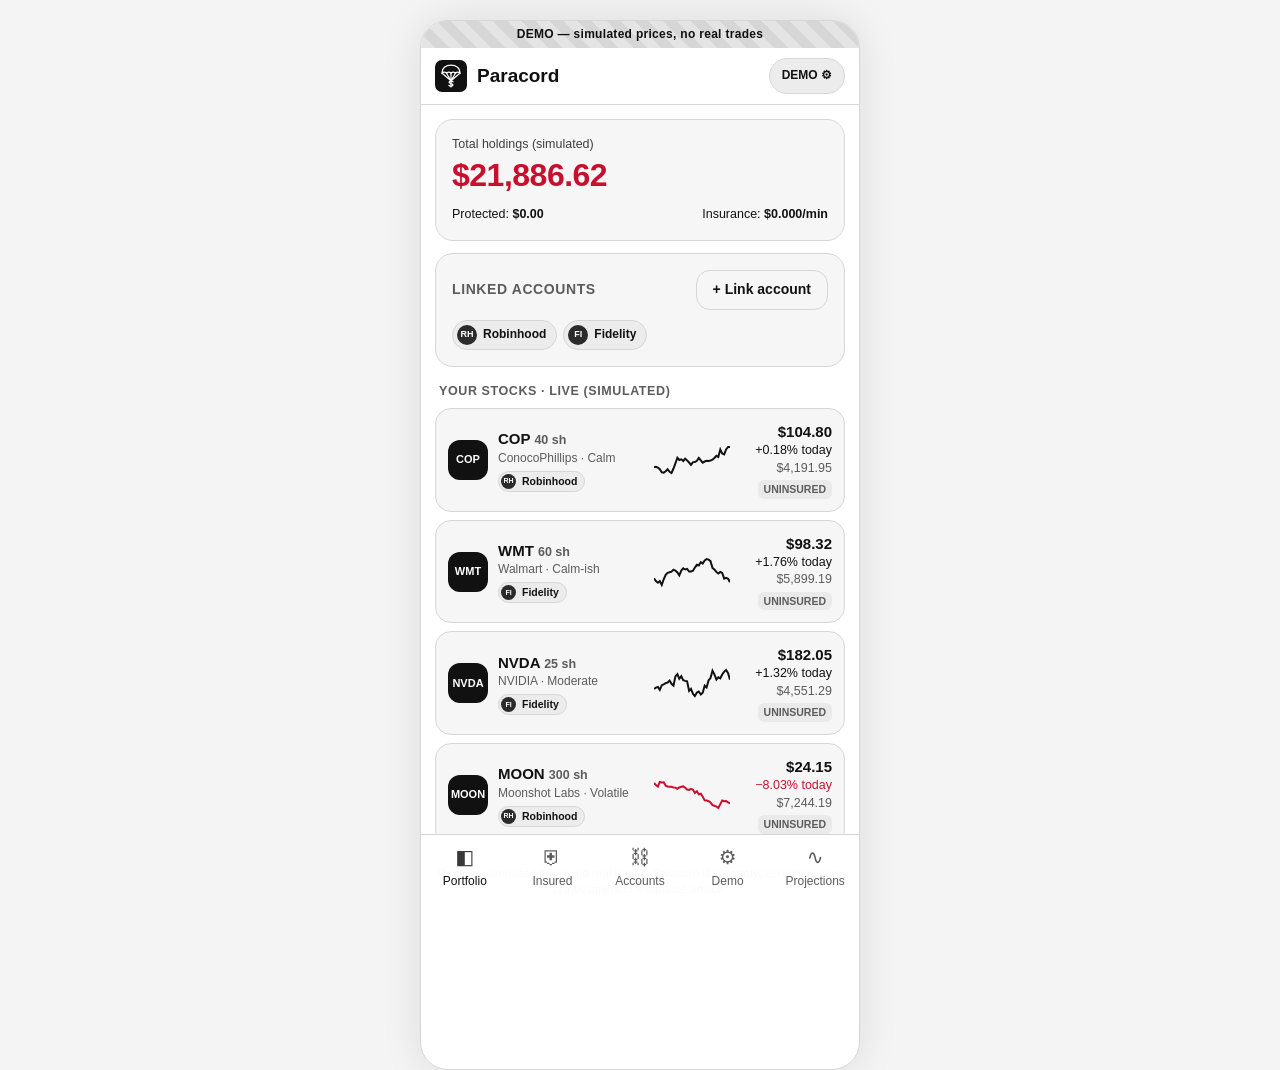
==== index.html @ f1928743 "p5 (local): black rounded-square logo badge (white parachute) in header; badge favicon/apple-touch/5" ====
<!doctype html>
<html lang="en">
<head>
<meta charset="utf-8">
<meta name="viewport" content="width=device-width, initial-scale=1, viewport-fit=cover">
<meta name="theme-color" content="#ffffff">
<title>Paracord — Demo stock insurance</title>
<link rel="icon" type="image/svg+xml" href="logo-badge.svg?v=p5">
<link rel="icon" type="image/png" sizes="32x32" href="favicon-32-badge.png?v=p5">
<link rel="apple-touch-icon" sizes="180x180" href="apple-touch-icon-badge.png?v=p5">
<link rel="stylesheet" href="styles.css?v=p5">
<link rel="stylesheet" href="projections.css?v=p5">
</head>
<body>
<div id="app" class="phone">
  <div class="demo-banner" role="note">DEMO — simulated prices, no real trades</div>
  <header class="topbar">
    <button id="backBtn" class="icon-btn" aria-label="Back" hidden>&#8592;</button>
    <div class="brand" id="brand"><img class="logo" src="logo-badge.svg?v=p5" alt="" width="32" height="32"><span>Paracord</span></div>
    <div class="title" id="title"></div>
    <button id="demoChip" class="demo-chip" aria-label="Open demo menu">DEMO ⚙</button>
  </header>
  <main id="view" tabindex="-1"></main>
  <nav class="tabs" id="tabs">
    <button data-tab="home"><span class="ti">◧</span>Portfolio</button>
    <button data-tab="insured"><span class="ti">⛨</span>Insured</button>
    <button data-tab="accounts"><span class="ti">⛓</span>Accounts</button>
    <button data-tab="demo"><span class="ti">⚙</span>Demo</button>
    <button data-tab="projections"><span class="ti">∿</span>Projections</button>
  </nav>
  <div id="sheetRoot"></div>
  <div id="toast" role="status" aria-live="polite"></div>
</div>
<script src="rate.js?v=p5"></script>
<script src="data.js?v=p5"></script>
<script src="sim.js?v=p5"></script>
<script src="projections.js?v=p5"></script>
<script src="app.js?v=p5"></script>
</body>
</html>
---- styles.css ----
:root{
  /* p4 light palette: white + grays, restrained red accent. Gains = near-black with "+", losses = red with "−". */
  --bg:#ffffff;--page:#f4f4f5;--panel:#f6f6f6;--panel2:#ececec;--line:#d6d6d6;--text:#111111;--muted:#5c5c5c;--faint:#8a8a8a;
  --accent:#c8102e;--accent-ink:#ffffff;--accent-tint:#c8102e14;--accent2:#c8102e;--ink:#111111;--up:#111111;--down:#c8102e;--warn:#3a3a3a;--radius:18px;
}
*{box-sizing:border-box;-webkit-tap-highlight-color:transparent}
html,body{margin:0;height:100%;background:var(--page);color:var(--text);font:15px/1.4 -apple-system,BlinkMacSystemFont,"Segoe UI",Roboto,Inter,sans-serif}
button{font:inherit;color:inherit;cursor:pointer}
.phone{position:relative;max-width:440px;min-height:100vh;margin:0 auto;background:var(--bg);display:flex;flex-direction:column;box-shadow:0 0 40px #0000001a}
.demo-banner{position:sticky;top:0;z-index:30;background:repeating-linear-gradient(45deg,#e4e4e4,#e4e4e4 10px,#d6d6d6 10px,#d6d6d6 20px);color:#111111;font-weight:800;font-size:12px;text-align:center;padding:5px 8px;letter-spacing:.3px}
.topbar{position:sticky;top:25px;z-index:20;display:flex;align-items:center;gap:8px;padding:10px 14px;background:rgba(255,255,255,.94);backdrop-filter:blur(8px);border-bottom:1px solid var(--line);min-height:56px}
.brand{display:flex;align-items:center;gap:10px;font-weight:800;font-size:19px}
.logo{display:block;width:32px;height:32px;flex:none}
.title{flex:1;font-weight:700;font-size:17px;white-space:nowrap;overflow:hidden;text-overflow:ellipsis}
.brand+.title:empty{flex:1}
.icon-btn{width:44px;height:44px;border-radius:12px;border:1px solid var(--line);background:var(--panel);font-size:20px}
.demo-chip{margin-left:auto;border:1px solid var(--line);background:var(--panel2);color:var(--text);border-radius:999px;padding:8px 12px;font-weight:700;font-size:12px;min-height:36px}
main{flex:1;padding:14px 14px 100px;outline:none}
.tabs{position:sticky;bottom:0;z-index:20;display:grid;grid-template-columns:repeat(4,1fr);background:rgba(255,255,255,.97);border-top:1px solid var(--line);padding-bottom:env(safe-area-inset-bottom)}
.tabs button{background:none;border:0;padding:8px 0 10px;min-height:60px;color:var(--muted);font-size:12px;display:flex;flex-direction:column;align-items:center;gap:2px}
.tabs .ti{font-size:20px}
.tabs button.on{color:var(--text)}
.tabs button.on .ti{color:var(--accent)}
.card{background:var(--panel);border:1px solid var(--line);border-radius:var(--radius);padding:16px;margin-bottom:12px}
.card h3{margin:0 0 10px;font-size:14px;color:var(--muted);font-weight:600;text-transform:uppercase;letter-spacing:.6px}
.hero{background:var(--panel);border:1px solid var(--line)}
.hero .big{color:var(--accent)}
.big{font-size:32px;font-weight:800;letter-spacing:-.5px;font-variant-numeric:tabular-nums}
.muted{color:var(--muted)}.small{font-size:12.5px}
.up{color:var(--up)}.down{color:var(--down)}
.num{font-variant-numeric:tabular-nums}
.row{display:flex;align-items:center;gap:10px}
.between{justify-content:space-between}
.grid2{display:grid;grid-template-columns:1fr 1fr;gap:10px}
.stat{background:var(--panel2);border-radius:14px;padding:12px}
.stat .k{font-size:12px;color:var(--muted)}.stat .v{font-size:18px;font-weight:700;font-variant-numeric:tabular-nums}
.badges{display:flex;flex-wrap:wrap;gap:6px}
.bb{display:inline-flex;align-items:center;gap:6px;border-radius:999px;padding:4px 10px 4px 4px;font-size:12px;font-weight:700;background:var(--panel2);border:1px solid var(--line)}
.bb i{font-style:normal;display:inline-grid;place-items:center;width:20px;height:20px;border-radius:50%;font-size:9px;color:#fff;background:#2b2b2b!important}
.bb.sm{padding:2px 7px 2px 2px;font-size:10.5px}.bb.sm i{width:15px;height:15px;font-size:7px}
.btn{display:flex;align-items:center;justify-content:center;gap:8px;width:100%;min-height:52px;border-radius:14px;border:0;background:var(--accent);color:var(--accent-ink);font-weight:700;font-size:16px;padding:0 16px}
.btn.ghost{background:transparent;border:1px solid var(--line);color:var(--text)}
.btn.mint{background:var(--ink);color:#ffffff}
.btn.warn{background:#ffffff;border:1.5px solid var(--ink);color:var(--ink)}
.btn.danger{background:var(--down)}
.btn.sm{min-height:40px;font-size:14px;width:auto}
.btn+.btn{margin-top:10px}
.stock{display:grid;grid-template-columns:40px 1fr 76px 92px;align-items:center;gap:10px;width:100%;text-align:left;background:var(--panel);border:1px solid var(--line);border-radius:16px;padding:12px;margin-bottom:8px;min-height:72px}
.tk{width:40px;height:40px;border-radius:12px;display:grid;place-items:center;font-weight:800;font-size:11px;color:#fff;background:var(--ink)!important}
.stock .nm{font-weight:700}.stock .sub{font-size:12px;color:var(--muted);white-space:nowrap;overflow:hidden;text-overflow:ellipsis}
.stock .px{text-align:right;font-variant-numeric:tabular-nums}
.ins{display:inline-block;font-size:10.5px;font-weight:800;border-radius:6px;padding:2px 6px;margin-top:3px}
.ins.on{background:var(--accent-tint);color:var(--accent)}.ins.off{background:#0000000d;color:var(--muted)}
.chart{width:100%;height:210px;display:block;border-radius:12px;background:#ffffff;border:1px solid var(--line)}
.toggle{position:relative;width:64px;height:36px;border-radius:999px;border:0;background:#c4c4c4;flex:none;transition:.2s}
.toggle::after{content:"";position:absolute;top:4px;left:4px;width:28px;height:28px;border-radius:50%;background:#fff;transition:.2s}
.toggle[aria-checked=true]{background:var(--accent)}.toggle[aria-checked=true]::after{left:32px}
.rate{font-size:34px;font-weight:800;font-variant-numeric:tabular-nums;color:var(--accent)}
.ratebox{background:#ffffff;border:1px solid var(--line);border-radius:16px;padding:14px;margin:12px 0}
.kv{display:flex;justify-content:space-between;align-items:center;padding:10px 0;border-bottom:1px solid var(--line);font-variant-numeric:tabular-nums}
.kv:last-child{border-bottom:0}.kv .k{color:var(--muted)}.kv .v{font-weight:700}
.kv.total .v{font-size:20px}
.ring{width:84px;height:84px;flex:none}
.pill{display:inline-flex;align-items:center;gap:6px;border-radius:999px;padding:6px 12px;font-weight:800;font-size:13px}
.pill.gold{background:var(--accent);color:#ffffff}
.pill.vol{background:#0000000d;color:var(--muted);font-weight:700;font-size:12px}
.pill.news{background:var(--accent-tint);color:var(--accent)}
.demo-tag{display:inline-block;background:var(--panel2);color:var(--text);border:1px dashed #9a9a9a;border-radius:8px;padding:4px 8px;font-size:11.5px;font-weight:800;letter-spacing:.3px}
.footer-note{text-align:center;color:var(--muted);font-size:11.5px;margin:18px 0 6px}
.seg{display:flex;gap:6px;background:var(--panel2);padding:4px;border-radius:12px}
.seg button{flex:1;min-height:42px;border:0;border-radius:9px;background:transparent;color:var(--muted);font-weight:700}
.seg button.on{background:var(--accent);color:var(--accent-ink)}
.stepper{display:flex;align-items:center;gap:10px}
.stepper button{width:52px;height:52px;border-radius:14px;border:1px solid var(--line);background:var(--panel2);font-size:24px}
.stepper input{flex:1;min-width:0;height:52px;border-radius:14px;border:1px solid var(--line);background:#ffffff;color:var(--text);text-align:center;font-size:22px;font-weight:800}
input[type=range]{width:100%;height:36px;accent-color:var(--accent)}
.breakdown{font-size:13px}
.breakdown .term{display:grid;grid-template-columns:34px 1fr auto;gap:8px;align-items:start;padding:8px 0;border-bottom:1px solid var(--line)}
.breakdown .term:last-child{border-bottom:0}
.breakdown .sym{font-weight:800;color:var(--accent);font-size:16px}
.breakdown .val{font-weight:800;font-variant-numeric:tabular-nums;text-align:right}
.breakdown .ex{color:var(--muted);font-size:11.5px}
.formula{font-family:ui-monospace,Menlo,Consolas,monospace;font-size:11.5px;background:var(--panel2);border-radius:10px;padding:10px;color:#222222;overflow-x:auto;white-space:pre}
details.how summary{cursor:pointer;min-height:44px;display:flex;align-items:center;font-weight:700;list-style:none}
details.how summary::after{content:"▾";margin-left:auto;color:var(--muted)}
details.how[open] summary::after{content:"▴"}
/* sheets */
.scrim{position:fixed;inset:0;background:#00000059;z-index:50;display:flex;justify-content:center;align-items:flex-end;animation:fade .15s}
.sheet{width:100%;max-width:440px;max-height:92vh;overflow:auto;background:var(--panel);border-radius:22px 22px 0 0;padding:10px 16px 24px;border-top:1px solid var(--line);animation:up .2s}
.grab{width:44px;height:5px;border-radius:9px;background:#00000026;margin:4px auto 12px}
.sheet h2{margin:4px 0 6px;font-size:20px}
.broker{display:flex;align-items:center;gap:12px;width:100%;min-height:64px;padding:10px 12px;border-radius:14px;border:1px solid var(--line);background:var(--panel2);margin-bottom:8px;text-align:left}
.broker .lg{width:40px;height:40px;border-radius:12px;display:grid;place-items:center;color:#fff;font-weight:800;background:#2b2b2b!important}
.broker .st{margin-left:auto;font-size:12px;font-weight:700;color:var(--muted)}
.broker .st.linked{color:var(--accent)}
.oauth{background:#ffffff;color:#111111;border:1px solid var(--line);border-radius:16px;overflow:hidden}
.oauth .url{background:var(--panel2);font-size:12px;padding:8px 12px;color:var(--muted);font-family:ui-monospace,monospace}
.oauth .body{padding:16px}
.oauth .pair{display:flex;align-items:center;justify-content:center;gap:12px;margin:6px 0 14px}
.oauth .pair .lg{width:52px;height:52px;border-radius:14px;display:grid;place-items:center;color:#fff;font-weight:800;font-size:18px;background:#2b2b2b!important}
.oauth ul{padding-left:18px;margin:8px 0}.oauth li{margin:4px 0}
.oauth .note{background:var(--panel2);border:1px solid #b5b5b5;border-radius:10px;padding:8px 10px;font-size:12.5px;color:#222222;margin:10px 0}
.oauth .btn.ghost{color:#111111;border-color:var(--line)}
.check{width:72px;height:72px;border-radius:50%;background:var(--accent-tint);color:var(--accent);display:grid;place-items:center;font-size:38px;margin:10px auto}
.center{text-align:center}
#toast{position:fixed;left:50%;bottom:86px;transform:translateX(-50%);z-index:60;background:#111111;color:#ffffff;border:1px solid #111111;padding:10px 16px;border-radius:12px;font-size:14px;opacity:0;pointer-events:none;transition:.2s;max-width:90vw}
#toast.show{opacity:1}
@keyframes up{from{transform:translateY(40px);opacity:.5}to{transform:none;opacity:1}}
@keyframes fade{from{opacity:0}}
@media (min-width:600px){body{padding:20px 0}.phone{min-height:calc(100vh - 40px);border-radius:28px;overflow:clip;border:1px solid var(--line)}}
.tabs .ti{font-variant-emoji:text;font-family:"Segoe UI Symbol","DejaVu Sans",sans-serif;filter:grayscale(1)}
---- projections.css ----
/* Paracord — Projections tab (additive). All selectors are pj- prefixed except the tab-count override below. */
/* The only change to existing layout: the bottom tab bar gets a 5th column for the new tab. */
.tabs{grid-template-columns:repeat(5,1fr)}
#pj-root{padding-bottom:10px}
.pj-tag{display:inline-block;background:var(--panel2);color:var(--text);border:1px dashed #9a9a9a;border-radius:8px;padding:5px 9px;font-size:12px;font-weight:800;letter-spacing:.4px}
.pj-intro{color:var(--muted);font-size:13px;margin:8px 2px 12px}
.pj-card{background:var(--panel);border:1px solid var(--line);border-radius:var(--radius);padding:16px;margin-bottom:12px}
.pj-h{margin:0 0 12px;font-size:14px;color:var(--muted);font-weight:700;text-transform:uppercase;letter-spacing:.6px;display:flex;align-items:center;gap:8px;flex-wrap:wrap}
.pj-mini{margin-left:auto;font-size:10px;font-weight:800;color:var(--muted);text-transform:none;letter-spacing:0;border:1px dashed #b5b5b5;border-radius:6px;padding:2px 6px}
.pj-field{padding:8px 0 10px;border-bottom:1px solid var(--line)}
.pj-field:last-of-type{border-bottom:0}
.pj-flabel{display:flex;align-items:center;justify-content:space-between;gap:10px;font-size:14px;font-weight:600;margin-bottom:6px}
.pj-numwrap{display:flex;align-items:center;gap:4px;flex:none}
.pj-num{width:104px;height:46px;border-radius:12px;border:1px solid var(--line);background:#ffffff;color:var(--text);text-align:right;padding:0 10px;font-size:17px;font-weight:800;font-variant-numeric:tabular-nums}
.pj-unit{color:var(--muted);font-weight:700;min-width:14px}
.pj-range{width:100%;height:40px;accent-color:var(--accent)}
.pj-seg{display:grid;grid-template-columns:repeat(auto-fit,minmax(56px,1fr));gap:6px;background:var(--panel2);padding:4px;border-radius:12px}
.pj-seg button{min-height:46px;border:0;border-radius:9px;background:transparent;color:var(--muted);font-weight:800;font-size:13.5px;padding:0 2px}
.pj-seg button.on{background:var(--accent);color:var(--accent-ink)}
.pj-btn{display:flex;align-items:center;justify-content:center;width:100%;min-height:48px;border-radius:14px;margin-top:12px;font-weight:700;font-size:15px}
.pj-btn.ghost{background:transparent;border:1px solid var(--line);color:var(--text)}
.pj-cap{padding:6px 0 12px;border-bottom:1px solid var(--line);margin-bottom:10px}
.pj-cap:last-child{border-bottom:0;margin-bottom:0}
.pj-row{display:flex;align-items:center;justify-content:space-between;gap:8px}
.pj-band{font-size:12px;font-weight:800;border-radius:999px;padding:4px 10px}
.pj-band-open{background:#0000000d;color:#111111}.pj-band-near{background:#00000014;color:#333333}
.pj-band-at{background:var(--accent-tint);color:var(--accent)}.pj-band-hard{background:var(--accent);color:#ffffff}
.pj-bar{display:flex;height:22px;border-radius:8px;overflow:hidden;background:#ffffff;margin:10px 0 6px;border:1px solid var(--line)}
.pj-bar span{display:block;height:100%}
.pj-bar-n{background:#3a3a3a}.pj-bar-s{background:var(--accent)}
.pj-bar-w{background:repeating-linear-gradient(45deg,#c9c9c9,#c9c9c9 6px,#e3e3e3 6px,#e3e3e3 12px)}
.pj-legend{display:flex;flex-wrap:wrap;gap:4px 14px;font-size:12.5px;font-variant-numeric:tabular-nums}
.pj-dot{display:inline-block;width:10px;height:10px;border-radius:3px;margin-right:5px;vertical-align:-1px}
.pj-dot.n{background:#3a3a3a}.pj-dot.s{background:var(--accent)}.pj-dot.w{background:#c9c9c9}
.pj-util{position:relative;height:8px;border-radius:9px;background:var(--panel2);margin:10px 0 6px;overflow:visible}
.pj-util span{display:block;height:100%;border-radius:9px;background:linear-gradient(90deg,#9a9a9a,#5c5c5c 70%,var(--accent))}
.pj-util em{position:absolute;top:-4px;width:2px;height:16px;background:#11111188}
.pj-sub{color:var(--muted);font-size:12px}
.pj-kpis{display:grid;grid-template-columns:1fr 1fr;gap:8px}
.pj-kpi{background:var(--panel2);border-radius:14px;padding:12px;min-height:76px}
.pj-kpi .k{font-size:12px;color:var(--muted)}
.pj-kpi .v{font-size:19px;font-weight:800;font-variant-numeric:tabular-nums;word-break:break-word}
.pj-table{font-size:12.5px;font-variant-numeric:tabular-nums}
.pj-tr{display:grid;grid-template-columns:52px 1fr 1fr 1fr 1.1fr;gap:6px;padding:9px 0;border-bottom:1px solid var(--line);text-align:right}
.pj-tr span:first-child{text-align:left}
.pj-th{color:var(--muted);font-size:11px}
.pj-tot{font-weight:800;border-bottom:0}
.pj-bd{padding:4px 0 12px;border-bottom:1px solid var(--line);margin-bottom:10px}
.pj-bd:last-child{border-bottom:0;margin-bottom:0}
.pj-bdh{font-weight:800;margin-bottom:6px}
.pj-formula{font-family:ui-monospace,Menlo,Consolas,monospace;font-size:11px;background:var(--panel2);border-radius:10px;padding:9px;color:#222222;margin-bottom:6px;word-break:break-word}
.pj-line{display:flex;justify-content:space-between;gap:10px;padding:7px 0;font-size:13px;border-bottom:1px dashed #d6d6d6}
.pj-line span{color:var(--muted)}
.pj-line b{text-align:right;font-variant-numeric:tabular-nums;white-space:nowrap}
.pj-line.em span{color:var(--text);font-weight:700}
.pj-line.em b{font-size:15px}
.pj-bad{margin-top:10px;background:var(--accent-tint);border:1px solid #c8102e44;border-radius:12px;padding:10px}
.pj-assume summary{cursor:pointer;min-height:44px;display:flex;align-items:center;font-weight:800}
.pj-assume ul{padding-left:18px;margin:6px 0 0}.pj-assume li{margin:5px 0}
.pj-foot{text-align:center;color:var(--muted);font-size:11.5px;margin:14px 0 4px}
.pj-covnote{margin-top:6px;line-height:1.35}
.pj-exercise{margin-top:10px;padding:9px 10px;border:1px solid var(--line);border-radius:10px;background:var(--panel2);line-height:1.35}
.pj-kpi:first-child .v,.pj-kpi:nth-child(4) .v:not(.down){color:var(--accent)}
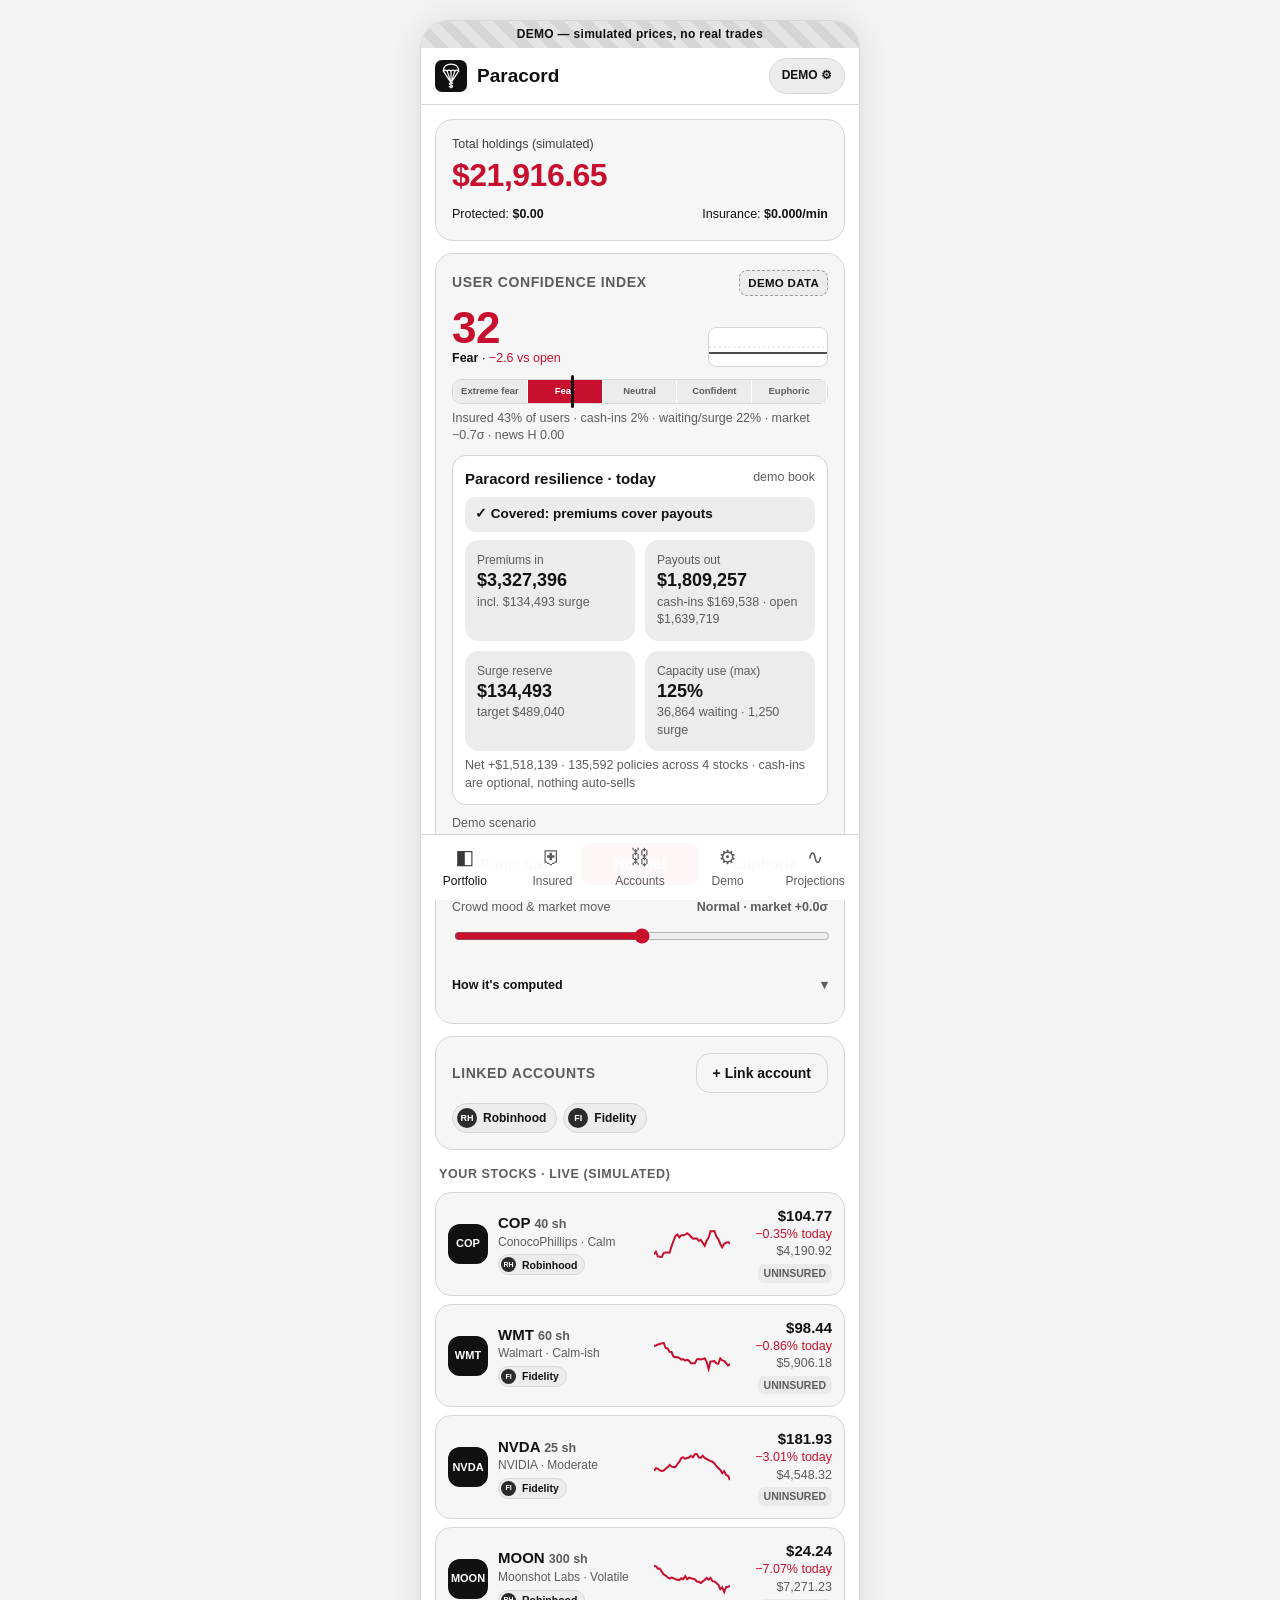
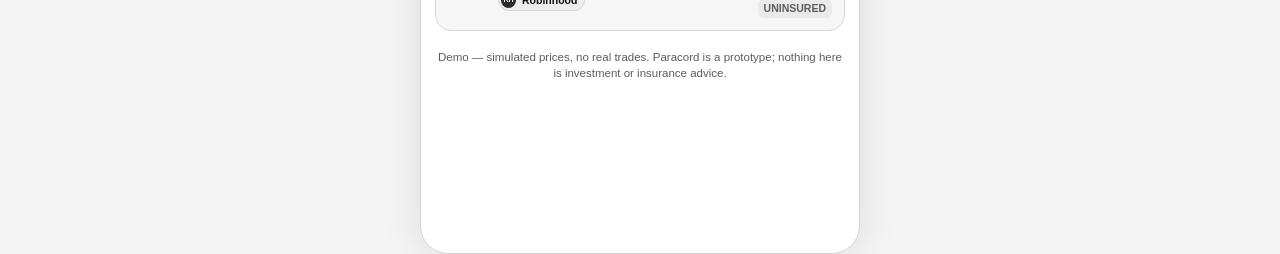
==== commit 29c26ee7: "p6: User Confidence Index (demo) on dashboard with scenario controls, gauge, sparkline and computed " ====
--- a/index.html
+++ b/index.html
@@ -5,18 +5,18 @@
 <meta name="viewport" content="width=device-width, initial-scale=1, viewport-fit=cover">
 <meta name="theme-color" content="#ffffff">
 <title>Paracord — Demo stock insurance</title>
-<link rel="icon" type="image/svg+xml" href="logo-badge.svg?v=p5">
-<link rel="icon" type="image/png" sizes="32x32" href="favicon-32-badge.png?v=p5">
-<link rel="apple-touch-icon" sizes="180x180" href="apple-touch-icon-badge.png?v=p5">
-<link rel="stylesheet" href="styles.css?v=p5">
-<link rel="stylesheet" href="projections.css?v=p5">
+<link rel="icon" type="image/svg+xml" href="logo-badge.svg?v=p6">
+<link rel="icon" type="image/png" sizes="32x32" href="favicon-32-badge.png?v=p6">
+<link rel="apple-touch-icon" sizes="180x180" href="apple-touch-icon-badge.png?v=p6">
+<link rel="stylesheet" href="styles.css?v=p6">
+<link rel="stylesheet" href="projections.css?v=p6">
 </head>
 <body>
 <div id="app" class="phone">
   <div class="demo-banner" role="note">DEMO — simulated prices, no real trades</div>
   <header class="topbar">
     <button id="backBtn" class="icon-btn" aria-label="Back" hidden>&#8592;</button>
-    <div class="brand" id="brand"><img class="logo" src="logo-badge.svg?v=p5" alt="" width="32" height="32"><span>Paracord</span></div>
+    <div class="brand" id="brand"><img class="logo" src="logo-badge.svg?v=p6" alt="" width="32" height="32"><span>Paracord</span></div>
     <div class="title" id="title"></div>
     <button id="demoChip" class="demo-chip" aria-label="Open demo menu">DEMO ⚙</button>
   </header>
@@ -31,10 +31,11 @@
   <div id="sheetRoot"></div>
   <div id="toast" role="status" aria-live="polite"></div>
 </div>
-<script src="rate.js?v=p5"></script>
-<script src="data.js?v=p5"></script>
-<script src="sim.js?v=p5"></script>
-<script src="projections.js?v=p5"></script>
-<script src="app.js?v=p5"></script>
+<script src="rate.js?v=p6"></script>
+<script src="data.js?v=p6"></script>
+<script src="sim.js?v=p6"></script>
+<script src="projections.js?v=p6"></script>
+<script src="confidence.js?v=p6"></script>
+<script src="app.js?v=p6"></script>
 </body>
 </html>
--- a/styles.css
+++ b/styles.css
@@ -109,3 +109,18 @@
 @keyframes fade{from{opacity:0}}
 @media (min-width:600px){body{padding:20px 0}.phone{min-height:calc(100vh - 40px);border-radius:28px;overflow:clip;border:1px solid var(--line)}}
 .tabs .ti{font-variant-emoji:text;font-family:"Segoe UI Symbol","DejaVu Sans",sans-serif;filter:grayscale(1)}
+.conf .conf-top{display:flex;align-items:flex-end;justify-content:space-between;gap:12px;margin-top:10px}
+.conf-num{color:var(--accent);font-size:44px;line-height:1}
+.conf-spark{width:120px;height:40px;flex:none;background:#fff;border:1px solid var(--line);border-radius:8px}
+.conf-gauge{position:relative;display:flex;margin:12px 0 6px;border-radius:9px;overflow:visible;border:1px solid var(--line)}
+.conf-gauge span{font-size:9.5px;font-weight:700;text-align:center;padding:6px 1px;color:var(--muted);background:var(--panel2);border-right:1px solid #fff;line-height:1.1}
+.conf-gauge span:first-child{border-radius:8px 0 0 8px}.conf-gauge span:last-child{border-right:0;border-radius:0 8px 8px 0}
+.conf-gauge span.on{background:var(--accent);color:#fff}
+.conf-gauge i{position:absolute;top:-5px;bottom:-5px;width:3px;margin-left:-1.5px;background:#111;border-radius:2px}
+.conf-drv{margin:6px 0 10px}
+.conf-res{background:#fff;border:1px solid var(--line);border-radius:14px;padding:12px}
+.conf-status{margin-top:8px;border-radius:10px;padding:8px 10px;font-weight:800;font-size:13.5px}
+.conf-status.ok{background:var(--panel2);color:#111}
+.conf-status.bad{background:var(--accent);color:#fff}
+.conf-sl{display:flex;justify-content:space-between;gap:8px;margin-top:10px}
+.conf .how{margin-top:4px}
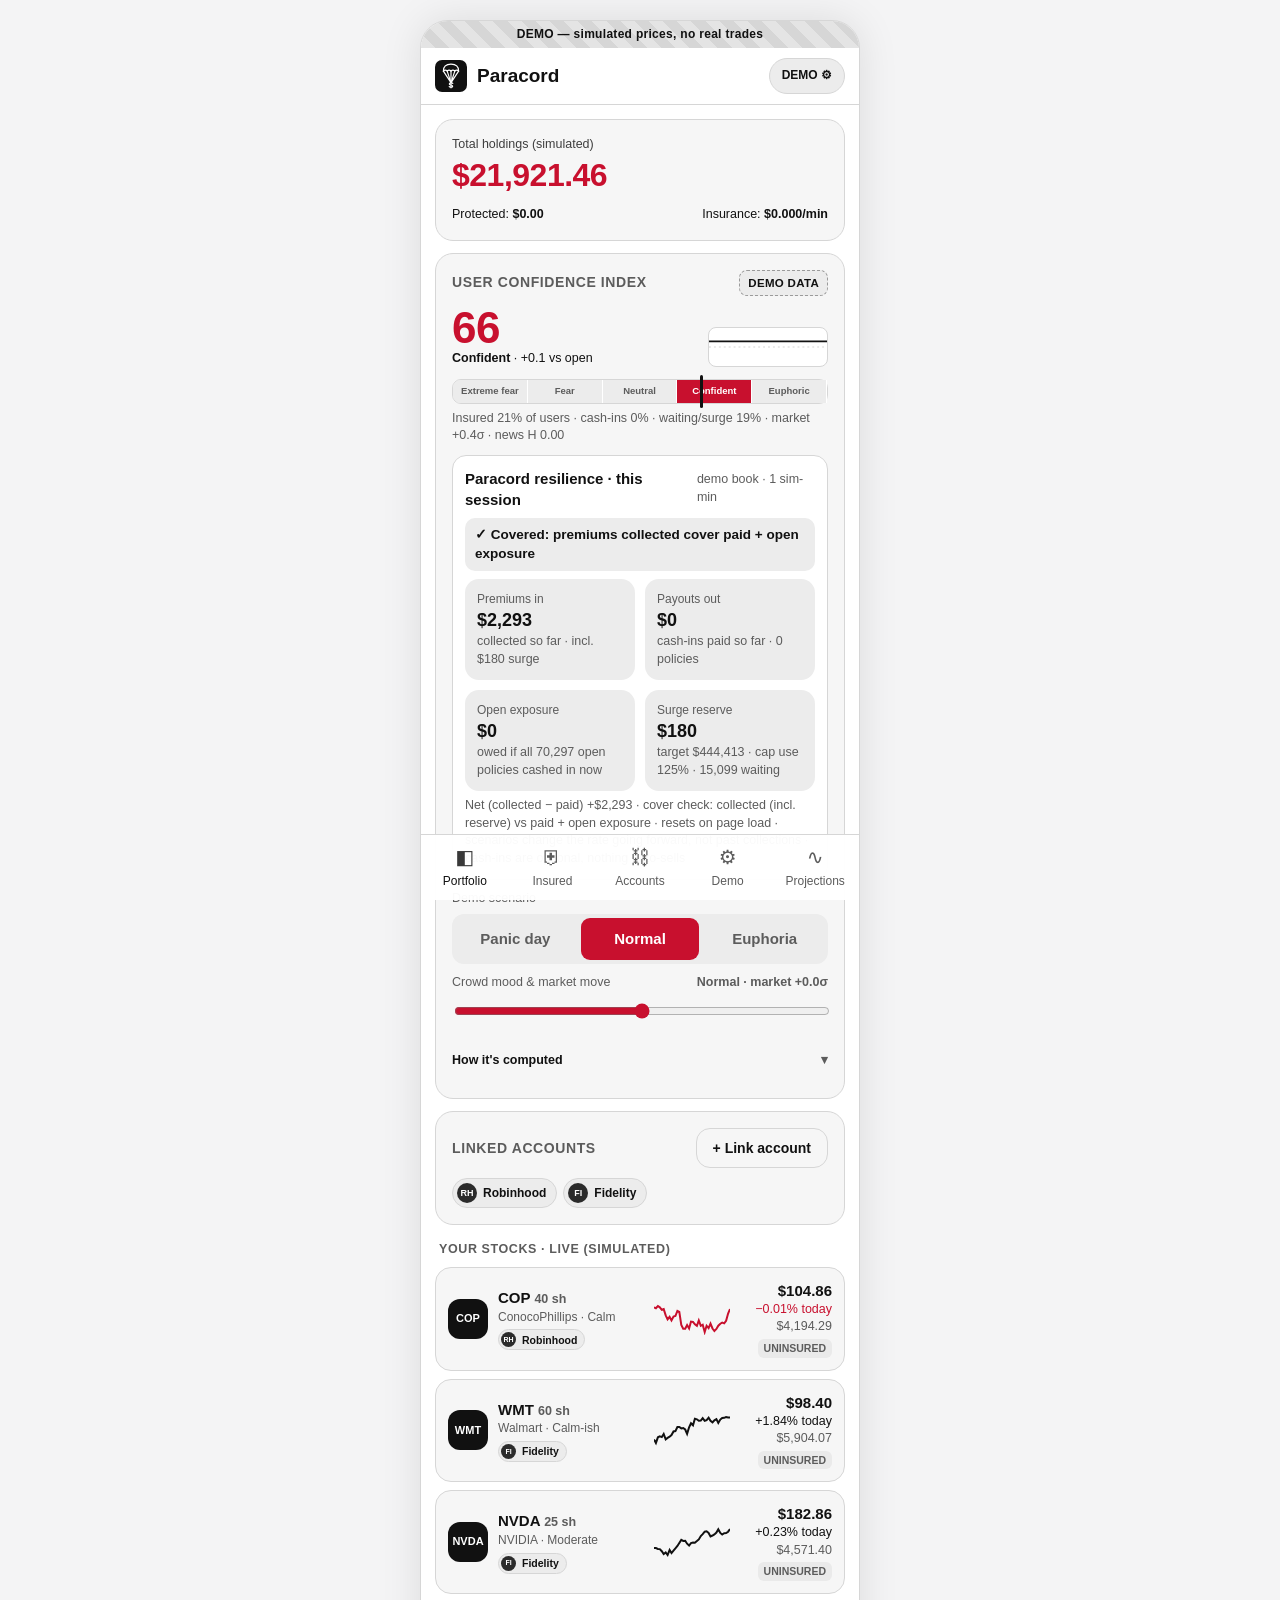
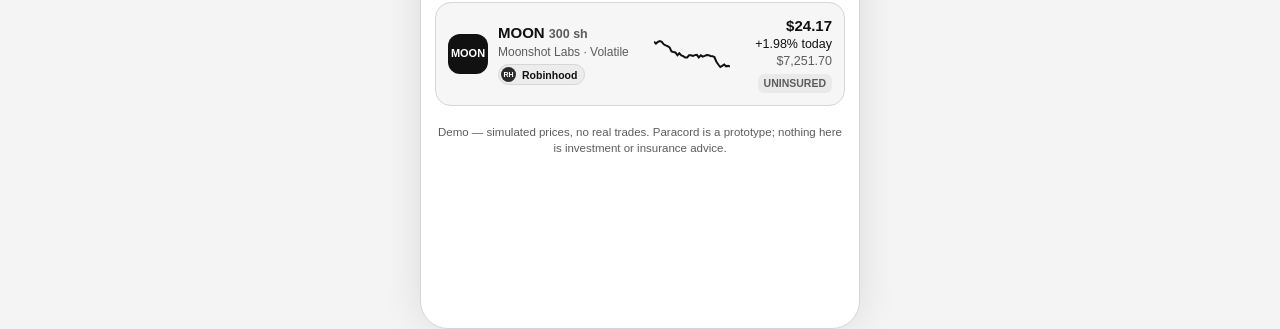
==== commit 173b62c2: "p7 (local): Premiums in / Payouts out are cumulative session counters (accrued per sim-minute), open" ====
--- a/index.html
+++ b/index.html
@@ -5,18 +5,18 @@
 <meta name="viewport" content="width=device-width, initial-scale=1, viewport-fit=cover">
 <meta name="theme-color" content="#ffffff">
 <title>Paracord — Demo stock insurance</title>
-<link rel="icon" type="image/svg+xml" href="logo-badge.svg?v=p6">
-<link rel="icon" type="image/png" sizes="32x32" href="favicon-32-badge.png?v=p6">
-<link rel="apple-touch-icon" sizes="180x180" href="apple-touch-icon-badge.png?v=p6">
-<link rel="stylesheet" href="styles.css?v=p6">
-<link rel="stylesheet" href="projections.css?v=p6">
+<link rel="icon" type="image/svg+xml" href="logo-badge.svg?v=p7">
+<link rel="icon" type="image/png" sizes="32x32" href="favicon-32-badge.png?v=p7">
+<link rel="apple-touch-icon" sizes="180x180" href="apple-touch-icon-badge.png?v=p7">
+<link rel="stylesheet" href="styles.css?v=p7">
+<link rel="stylesheet" href="projections.css?v=p7">
 </head>
 <body>
 <div id="app" class="phone">
   <div class="demo-banner" role="note">DEMO — simulated prices, no real trades</div>
   <header class="topbar">
     <button id="backBtn" class="icon-btn" aria-label="Back" hidden>&#8592;</button>
-    <div class="brand" id="brand"><img class="logo" src="logo-badge.svg?v=p6" alt="" width="32" height="32"><span>Paracord</span></div>
+    <div class="brand" id="brand"><img class="logo" src="logo-badge.svg?v=p7" alt="" width="32" height="32"><span>Paracord</span></div>
     <div class="title" id="title"></div>
     <button id="demoChip" class="demo-chip" aria-label="Open demo menu">DEMO ⚙</button>
   </header>
@@ -31,11 +31,11 @@
   <div id="sheetRoot"></div>
   <div id="toast" role="status" aria-live="polite"></div>
 </div>
-<script src="rate.js?v=p6"></script>
-<script src="data.js?v=p6"></script>
-<script src="sim.js?v=p6"></script>
-<script src="projections.js?v=p6"></script>
-<script src="confidence.js?v=p6"></script>
-<script src="app.js?v=p6"></script>
+<script src="rate.js?v=p7"></script>
+<script src="data.js?v=p7"></script>
+<script src="sim.js?v=p7"></script>
+<script src="projections.js?v=p7"></script>
+<script src="confidence.js?v=p7"></script>
+<script src="app.js?v=p7"></script>
 </body>
 </html>
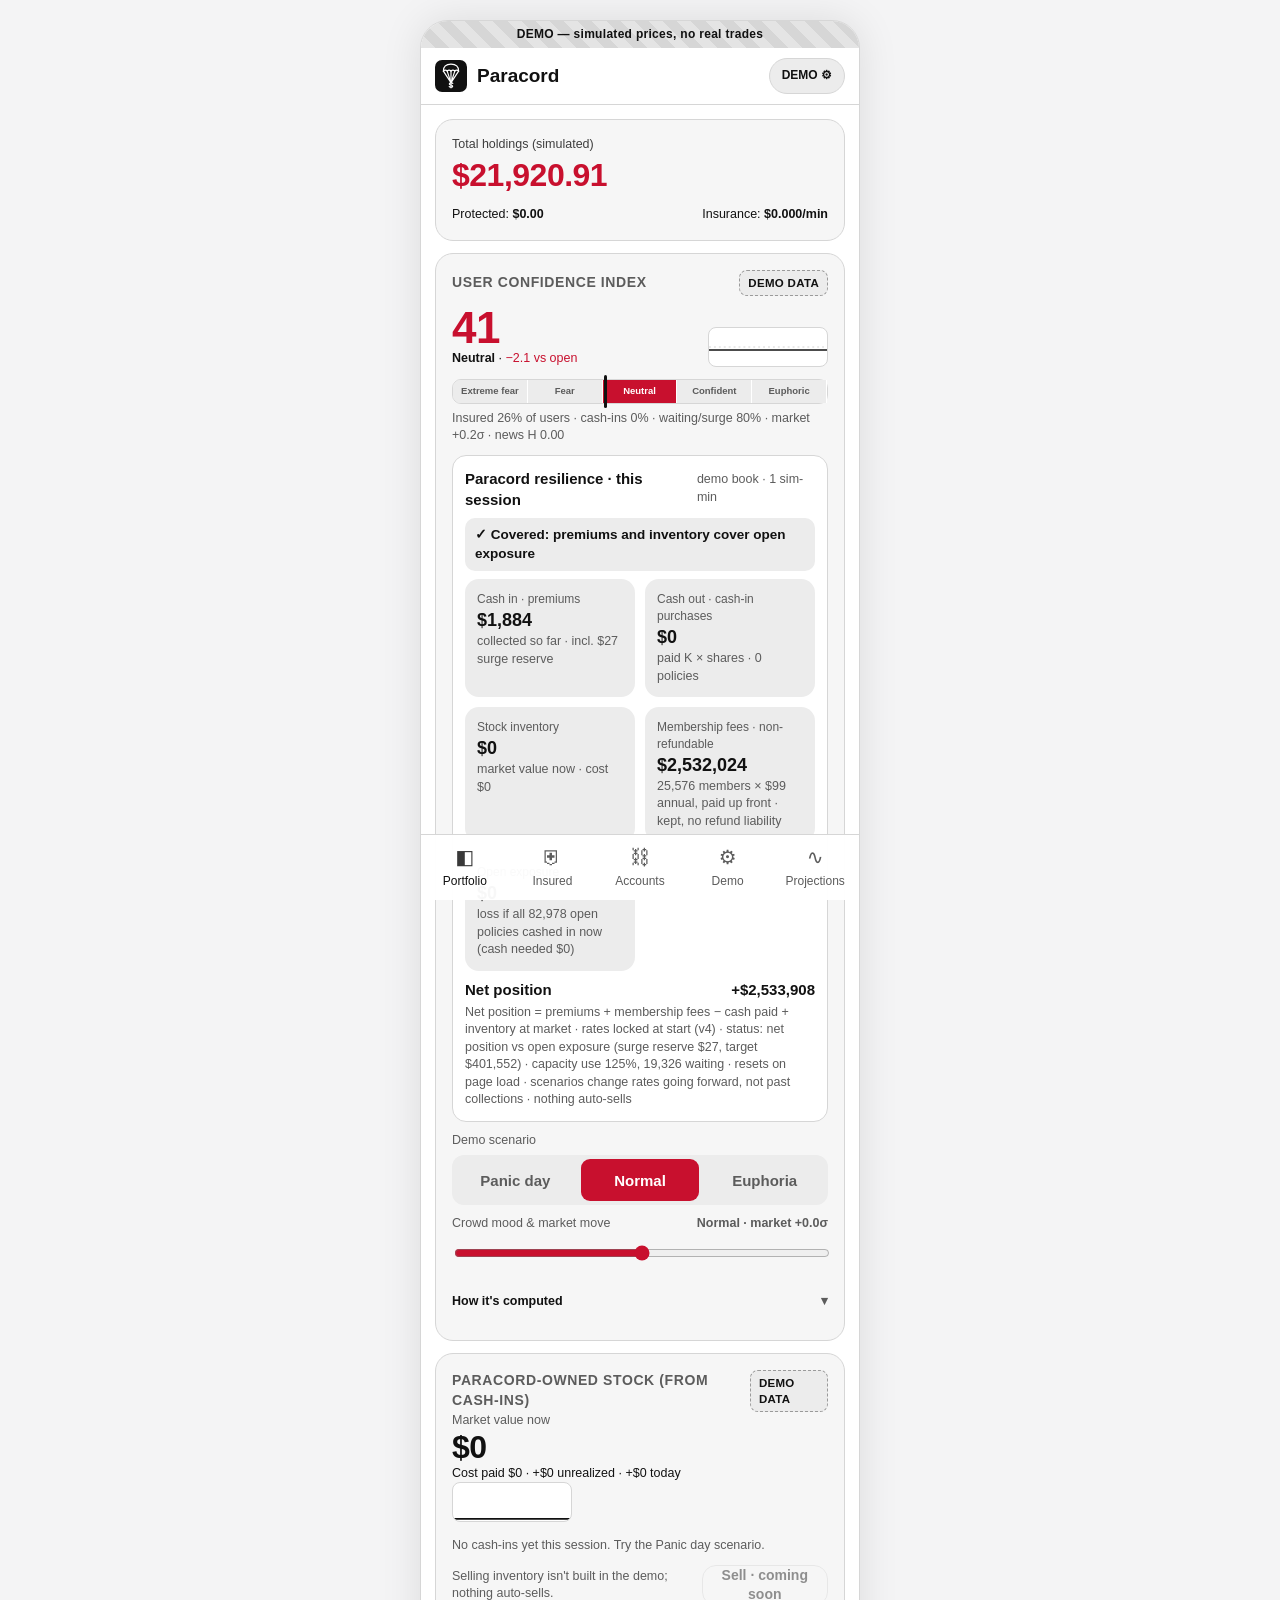
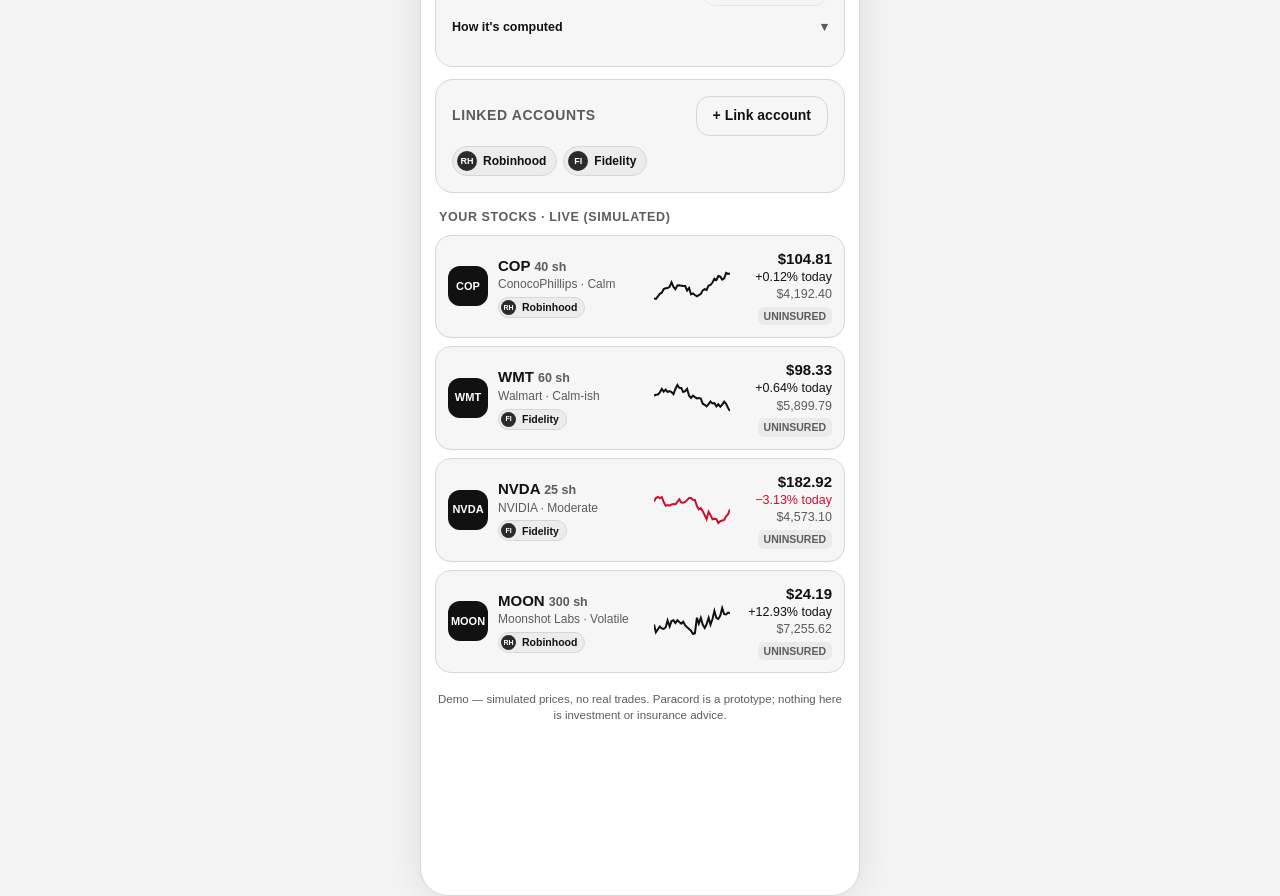
==== commit 97793399: "p8 (local): pricing v4 - duration taper sqrt(n)-sqrt(n-1) (min 0.05), put-value floor 1.15x BS put (" ====
--- a/index.html
+++ b/index.html
@@ -5,18 +5,18 @@
 <meta name="viewport" content="width=device-width, initial-scale=1, viewport-fit=cover">
 <meta name="theme-color" content="#ffffff">
 <title>Paracord — Demo stock insurance</title>
-<link rel="icon" type="image/svg+xml" href="logo-badge.svg?v=p7">
-<link rel="icon" type="image/png" sizes="32x32" href="favicon-32-badge.png?v=p7">
-<link rel="apple-touch-icon" sizes="180x180" href="apple-touch-icon-badge.png?v=p7">
-<link rel="stylesheet" href="styles.css?v=p7">
-<link rel="stylesheet" href="projections.css?v=p7">
+<link rel="icon" type="image/svg+xml" href="logo-badge.svg?v=p8">
+<link rel="icon" type="image/png" sizes="32x32" href="favicon-32-badge.png?v=p8">
+<link rel="apple-touch-icon" sizes="180x180" href="apple-touch-icon-badge.png?v=p8">
+<link rel="stylesheet" href="styles.css?v=p8">
+<link rel="stylesheet" href="projections.css?v=p8">
 </head>
 <body>
 <div id="app" class="phone">
   <div class="demo-banner" role="note">DEMO — simulated prices, no real trades</div>
   <header class="topbar">
     <button id="backBtn" class="icon-btn" aria-label="Back" hidden>&#8592;</button>
-    <div class="brand" id="brand"><img class="logo" src="logo-badge.svg?v=p7" alt="" width="32" height="32"><span>Paracord</span></div>
+    <div class="brand" id="brand"><img class="logo" src="logo-badge.svg?v=p8" alt="" width="32" height="32"><span>Paracord</span></div>
     <div class="title" id="title"></div>
     <button id="demoChip" class="demo-chip" aria-label="Open demo menu">DEMO ⚙</button>
   </header>
@@ -31,11 +31,11 @@
   <div id="sheetRoot"></div>
   <div id="toast" role="status" aria-live="polite"></div>
 </div>
-<script src="rate.js?v=p7"></script>
-<script src="data.js?v=p7"></script>
-<script src="sim.js?v=p7"></script>
-<script src="projections.js?v=p7"></script>
-<script src="confidence.js?v=p7"></script>
-<script src="app.js?v=p7"></script>
+<script src="rate.js?v=p8"></script>
+<script src="data.js?v=p8"></script>
+<script src="sim.js?v=p8"></script>
+<script src="projections.js?v=p8"></script>
+<script src="confidence.js?v=p8"></script>
+<script src="app.js?v=p8"></script>
 </body>
 </html>
--- a/styles.css
+++ b/styles.css
@@ -124,3 +124,24 @@
 .conf-status.bad{background:var(--accent);color:#fff}
 .conf-sl{display:flex;justify-content:space-between;gap:8px;margin-top:10px}
 .conf .how{margin-top:4px}
+
+/* p7: Paracord-owned stock inventory */
+.inv-num{font-size:32px;line-height:1.1}
+.inv-scroll{overflow-x:auto;margin-top:10px;border:1px solid var(--line);border-radius:12px;background:#fff}
+.inv-tbl{width:100%;border-collapse:collapse;font-size:11px;font-variant-numeric:tabular-nums}
+.inv-tbl th{font-size:10px;color:var(--muted);font-weight:700;text-align:left;padding:6px 4px;border-bottom:1px solid var(--line);white-space:nowrap}
+.inv-tbl td{padding:6px 4px;border-bottom:1px solid var(--panel2);white-space:nowrap}
+.inv-tbl tr:last-child td{border-bottom:0}
+.inv-tbl .r{text-align:right}
+.inv-bar{display:inline-block;width:18px;height:6px;border-radius:3px;background:var(--panel2);margin-right:4px;vertical-align:middle;overflow:hidden}
+.inv-bar i{display:block;height:100%;background:#111}
+.inv .btn[disabled]{opacity:.45;cursor:not-allowed;width:auto}
+
+/* p8 / pricing v4: rate lock, caps, membership */
+.lockpill { background: #111111; color: #ffffff; font-size: 11px; padding: 3px 8px; }
+.capline { margin-top: 8px; font-weight: 700; }
+.member-badge { margin-top: 10px; display: flex; gap: 6px; align-items: center; flex-wrap: wrap; }
+.member-req { margin: 10px 0 6px; padding: 8px 10px; border: 1px solid #d6d6d6; border-radius: 10px; background: #fafafa; }
+.member-terms li { margin-bottom: 6px; }
+.member-agree input { margin-top: 2px; width: 18px; height: 18px; flex: none; }
+#memberJoin[disabled] { opacity: .45; }
--- a/projections.css
+++ b/projections.css
@@ -61,3 +61,6 @@
 .pj-covnote{margin-top:6px;line-height:1.35}
 .pj-exercise{margin-top:10px;padding:9px 10px;border:1px solid var(--line);border-radius:10px;background:var(--panel2);line-height:1.35}
 .pj-kpi:first-child .v,.pj-kpi:nth-child(4) .v:not(.down){color:var(--accent)}
+/* p8: long v4 breakdown values wrap instead of squeezing the label */
+.pj-line span{flex:1 1 45%;min-width:0}
+.pj-line b{flex:0 1 auto;max-width:58%;white-space:normal;overflow-wrap:anywhere}
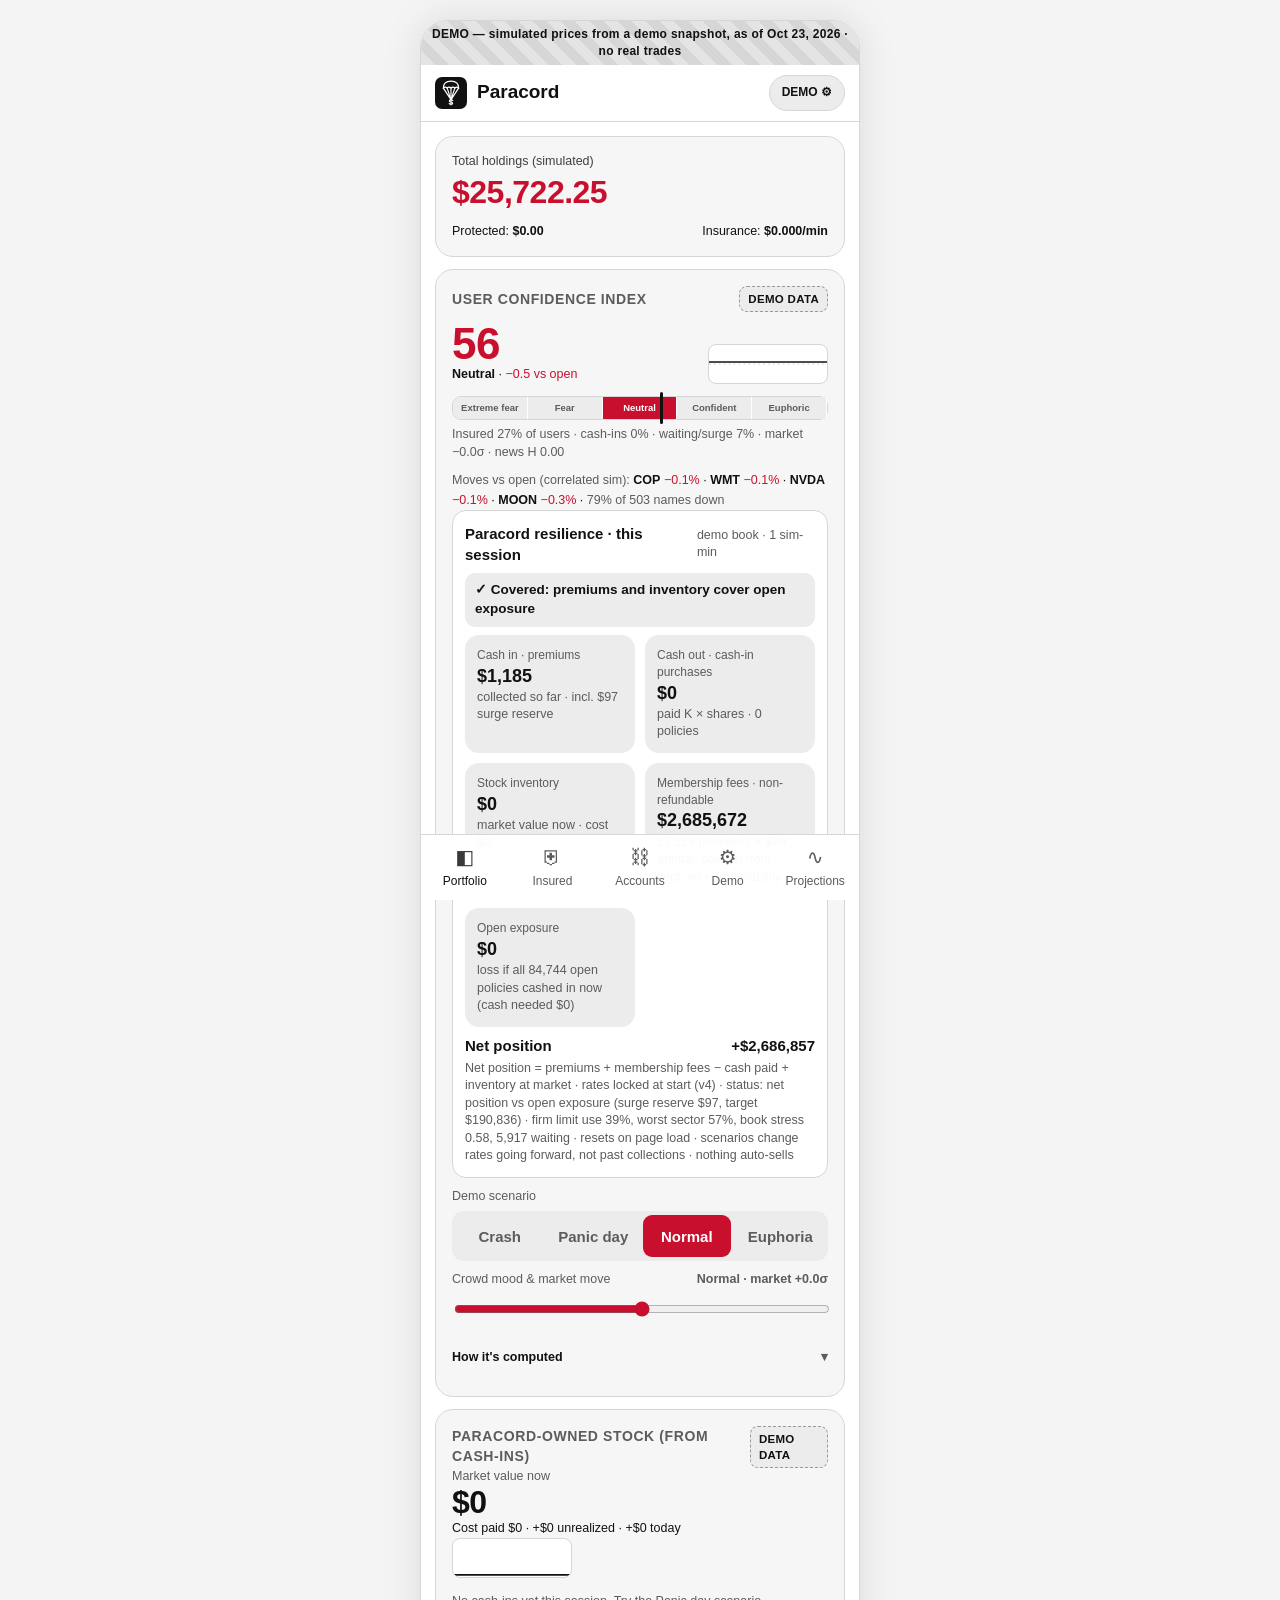
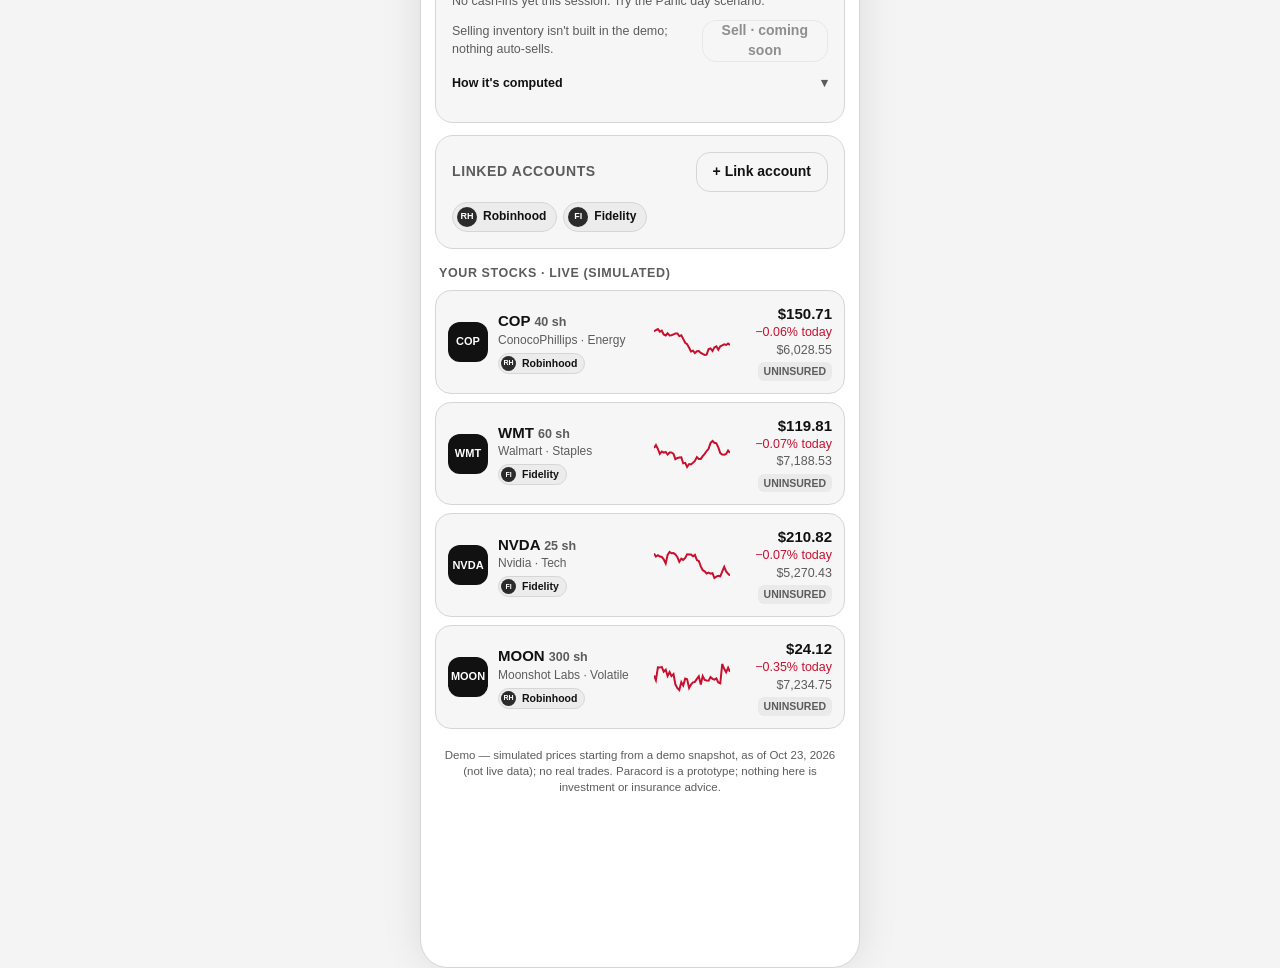
==== commit de2ca5ea: "p9 (local preview): Stage 0 rebuild - lock vol = max(recent realized, options-implied incl. earnings" ====
--- a/index.html
+++ b/index.html
@@ -5,18 +5,18 @@
 <meta name="viewport" content="width=device-width, initial-scale=1, viewport-fit=cover">
 <meta name="theme-color" content="#ffffff">
 <title>Paracord — Demo stock insurance</title>
-<link rel="icon" type="image/svg+xml" href="logo-badge.svg?v=p8">
-<link rel="icon" type="image/png" sizes="32x32" href="favicon-32-badge.png?v=p8">
-<link rel="apple-touch-icon" sizes="180x180" href="apple-touch-icon-badge.png?v=p8">
-<link rel="stylesheet" href="styles.css?v=p8">
-<link rel="stylesheet" href="projections.css?v=p8">
+<link rel="icon" type="image/svg+xml" href="logo-badge.svg?v=p9">
+<link rel="icon" type="image/png" sizes="32x32" href="favicon-32-badge.png?v=p9">
+<link rel="apple-touch-icon" sizes="180x180" href="apple-touch-icon-badge.png?v=p9">
+<link rel="stylesheet" href="styles.css?v=p9">
+<link rel="stylesheet" href="projections.css?v=p9">
 </head>
 <body>
 <div id="app" class="phone">
-  <div class="demo-banner" role="note">DEMO — simulated prices, no real trades</div>
+  <div class="demo-banner" role="note">DEMO — simulated prices from a demo snapshot, as of Oct 23, 2026 · no real trades</div>
   <header class="topbar">
     <button id="backBtn" class="icon-btn" aria-label="Back" hidden>&#8592;</button>
-    <div class="brand" id="brand"><img class="logo" src="logo-badge.svg?v=p8" alt="" width="32" height="32"><span>Paracord</span></div>
+    <div class="brand" id="brand"><img class="logo" src="logo-badge.svg?v=p9" alt="" width="32" height="32"><span>Paracord</span></div>
     <div class="title" id="title"></div>
     <button id="demoChip" class="demo-chip" aria-label="Open demo menu">DEMO ⚙</button>
   </header>
@@ -31,11 +31,12 @@
   <div id="sheetRoot"></div>
   <div id="toast" role="status" aria-live="polite"></div>
 </div>
-<script src="rate.js?v=p8"></script>
-<script src="data.js?v=p8"></script>
-<script src="sim.js?v=p8"></script>
-<script src="projections.js?v=p8"></script>
-<script src="confidence.js?v=p8"></script>
-<script src="app.js?v=p8"></script>
+<script src="rate.js?v=p9"></script>
+<script src="data/universe.js?v=p9"></script>
+<script src="data.js?v=p9"></script>
+<script src="sim.js?v=p9"></script>
+<script src="projections.js?v=p9"></script>
+<script src="confidence.js?v=p9"></script>
+<script src="app.js?v=p9"></script>
 </body>
 </html>
--- a/styles.css
+++ b/styles.css
@@ -145,3 +145,4 @@
 .member-terms li { margin-bottom: 6px; }
 .member-agree input { margin-top: 2px; width: 18px; height: 18px; flex: none; }
 #memberJoin[disabled] { opacity: .45; }
+.conf-moves{margin-top:6px;line-height:1.55}
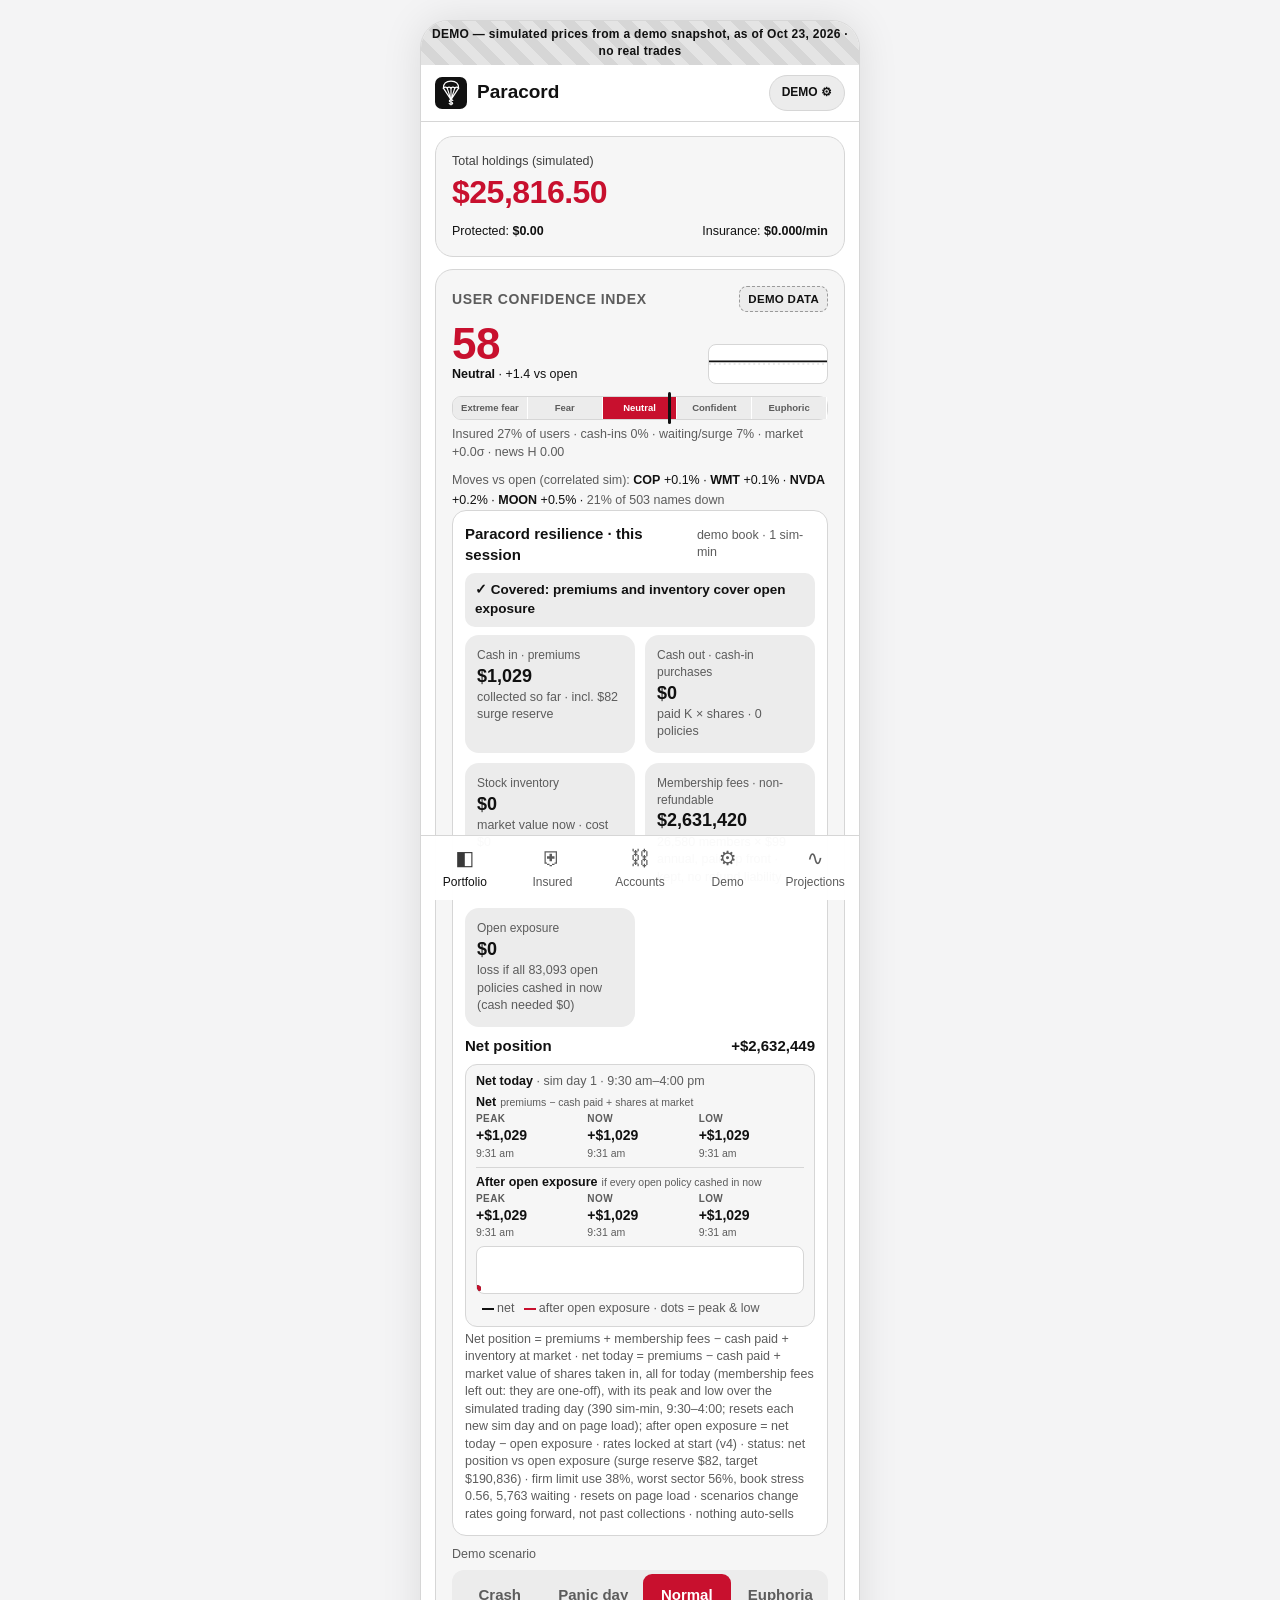
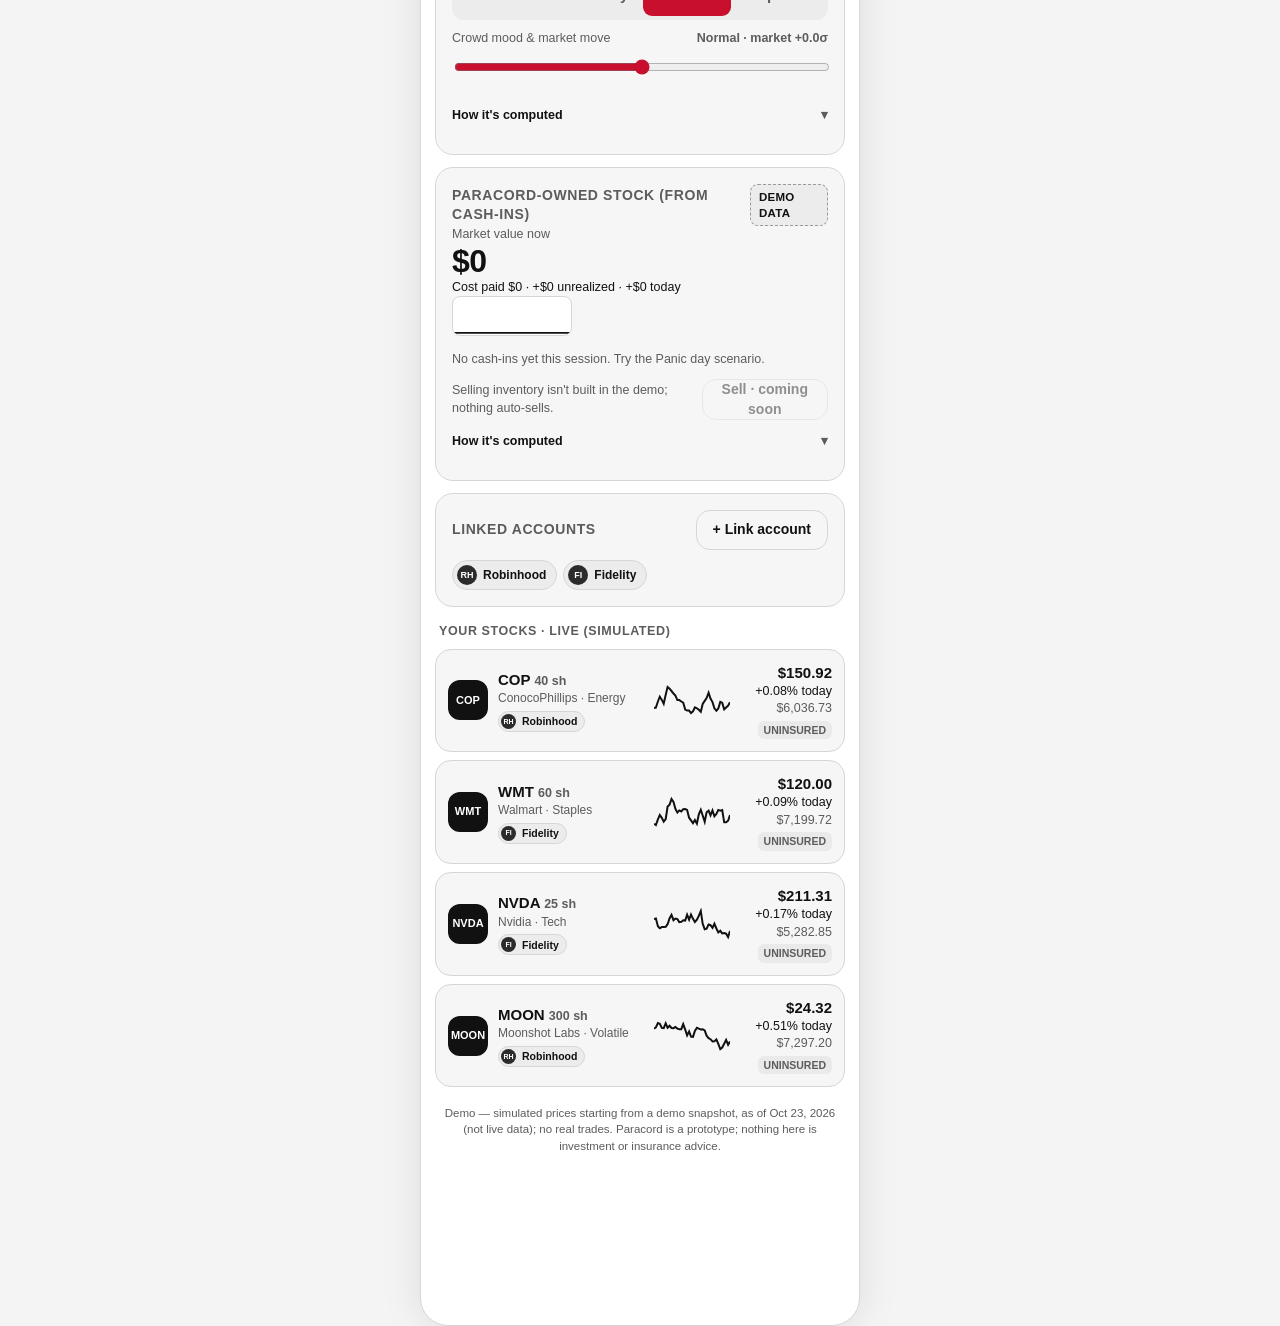
==== commit 2617a54e: "p10 (local preview): intraday net range - Net today (premiums − cash paid for cash-ins + market valu" ====
--- a/index.html
+++ b/index.html
@@ -5,18 +5,18 @@
 <meta name="viewport" content="width=device-width, initial-scale=1, viewport-fit=cover">
 <meta name="theme-color" content="#ffffff">
 <title>Paracord — Demo stock insurance</title>
-<link rel="icon" type="image/svg+xml" href="logo-badge.svg?v=p9">
-<link rel="icon" type="image/png" sizes="32x32" href="favicon-32-badge.png?v=p9">
-<link rel="apple-touch-icon" sizes="180x180" href="apple-touch-icon-badge.png?v=p9">
-<link rel="stylesheet" href="styles.css?v=p9">
-<link rel="stylesheet" href="projections.css?v=p9">
+<link rel="icon" type="image/svg+xml" href="logo-badge.svg?v=p10">
+<link rel="icon" type="image/png" sizes="32x32" href="favicon-32-badge.png?v=p10">
+<link rel="apple-touch-icon" sizes="180x180" href="apple-touch-icon-badge.png?v=p10">
+<link rel="stylesheet" href="styles.css?v=p10">
+<link rel="stylesheet" href="projections.css?v=p10">
 </head>
 <body>
 <div id="app" class="phone">
   <div class="demo-banner" role="note">DEMO — simulated prices from a demo snapshot, as of Oct 23, 2026 · no real trades</div>
   <header class="topbar">
     <button id="backBtn" class="icon-btn" aria-label="Back" hidden>&#8592;</button>
-    <div class="brand" id="brand"><img class="logo" src="logo-badge.svg?v=p9" alt="" width="32" height="32"><span>Paracord</span></div>
+    <div class="brand" id="brand"><img class="logo" src="logo-badge.svg?v=p10" alt="" width="32" height="32"><span>Paracord</span></div>
     <div class="title" id="title"></div>
     <button id="demoChip" class="demo-chip" aria-label="Open demo menu">DEMO ⚙</button>
   </header>
@@ -31,12 +31,12 @@
   <div id="sheetRoot"></div>
   <div id="toast" role="status" aria-live="polite"></div>
 </div>
-<script src="rate.js?v=p9"></script>
-<script src="data/universe.js?v=p9"></script>
-<script src="data.js?v=p9"></script>
-<script src="sim.js?v=p9"></script>
-<script src="projections.js?v=p9"></script>
-<script src="confidence.js?v=p9"></script>
-<script src="app.js?v=p9"></script>
+<script src="rate.js?v=p10"></script>
+<script src="data/universe.js?v=p10"></script>
+<script src="data.js?v=p10"></script>
+<script src="sim.js?v=p10"></script>
+<script src="projections.js?v=p10"></script>
+<script src="confidence.js?v=p10"></script>
+<script src="app.js?v=p10"></script>
 </body>
 </html>
--- a/styles.css
+++ b/styles.css
@@ -146,3 +146,17 @@
 .member-agree input { margin-top: 2px; width: 18px; height: 18px; flex: none; }
 #memberJoin[disabled] { opacity: .45; }
 .conf-moves{margin-top:6px;line-height:1.55}
+
+/* p10: intraday net range (peak / now / low of net today, and after open exposure) */
+.net-range{margin-top:8px;padding:8px 10px;border:1px solid var(--line);border-radius:12px;background:var(--panel)}
+.net-row{display:flex;flex-direction:column;gap:6px;margin-top:4px}
+.net-lines{display:grid;gap:6px}
+.net-line{display:grid;grid-template-columns:repeat(3,minmax(0,1fr));gap:2px 6px;align-items:start}
+.net-line+.net-line{border-top:1px solid var(--line);padding-top:6px}
+.net-lbl{grid-column:1/-1;font-size:12.5px;line-height:1.3}.net-lbl div{display:inline;margin-left:4px;font-size:10.5px}
+.net-cell .k{font-size:10px;color:var(--muted);font-weight:700;text-transform:uppercase;letter-spacing:.4px}
+.net-cell .v{font-weight:800;font-size:14px;font-variant-numeric:tabular-nums;white-space:nowrap}
+.net-cell .t{font-size:10.5px;color:var(--muted)}
+.net-spark{display:block;width:100%;height:48px;background:#fff;border:1px solid var(--line);border-radius:8px}
+.net-key{white-space:nowrap}.net-key i{display:inline-block;width:12px;height:0;border-top:2px solid #111;vertical-align:middle;margin:0 3px 0 6px}
+.net-key i.k2{border-top:2px dashed var(--accent)}
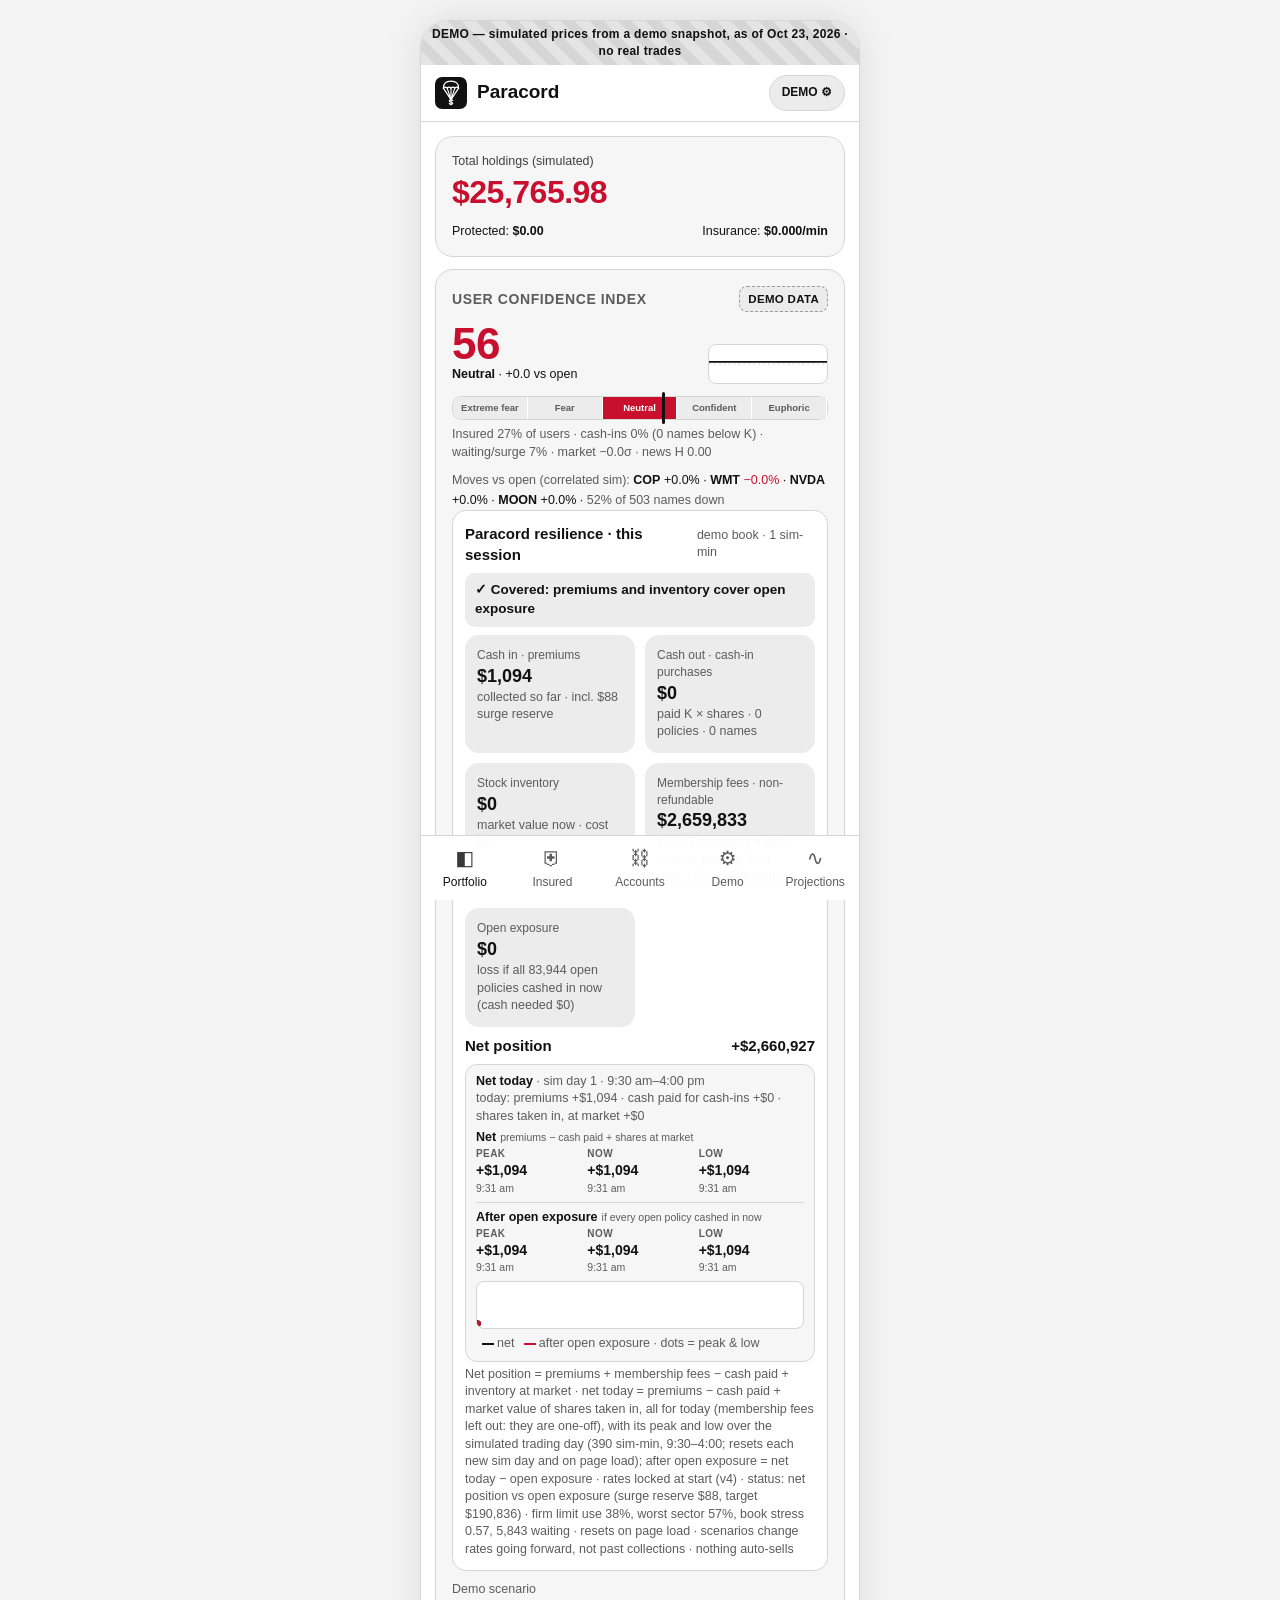
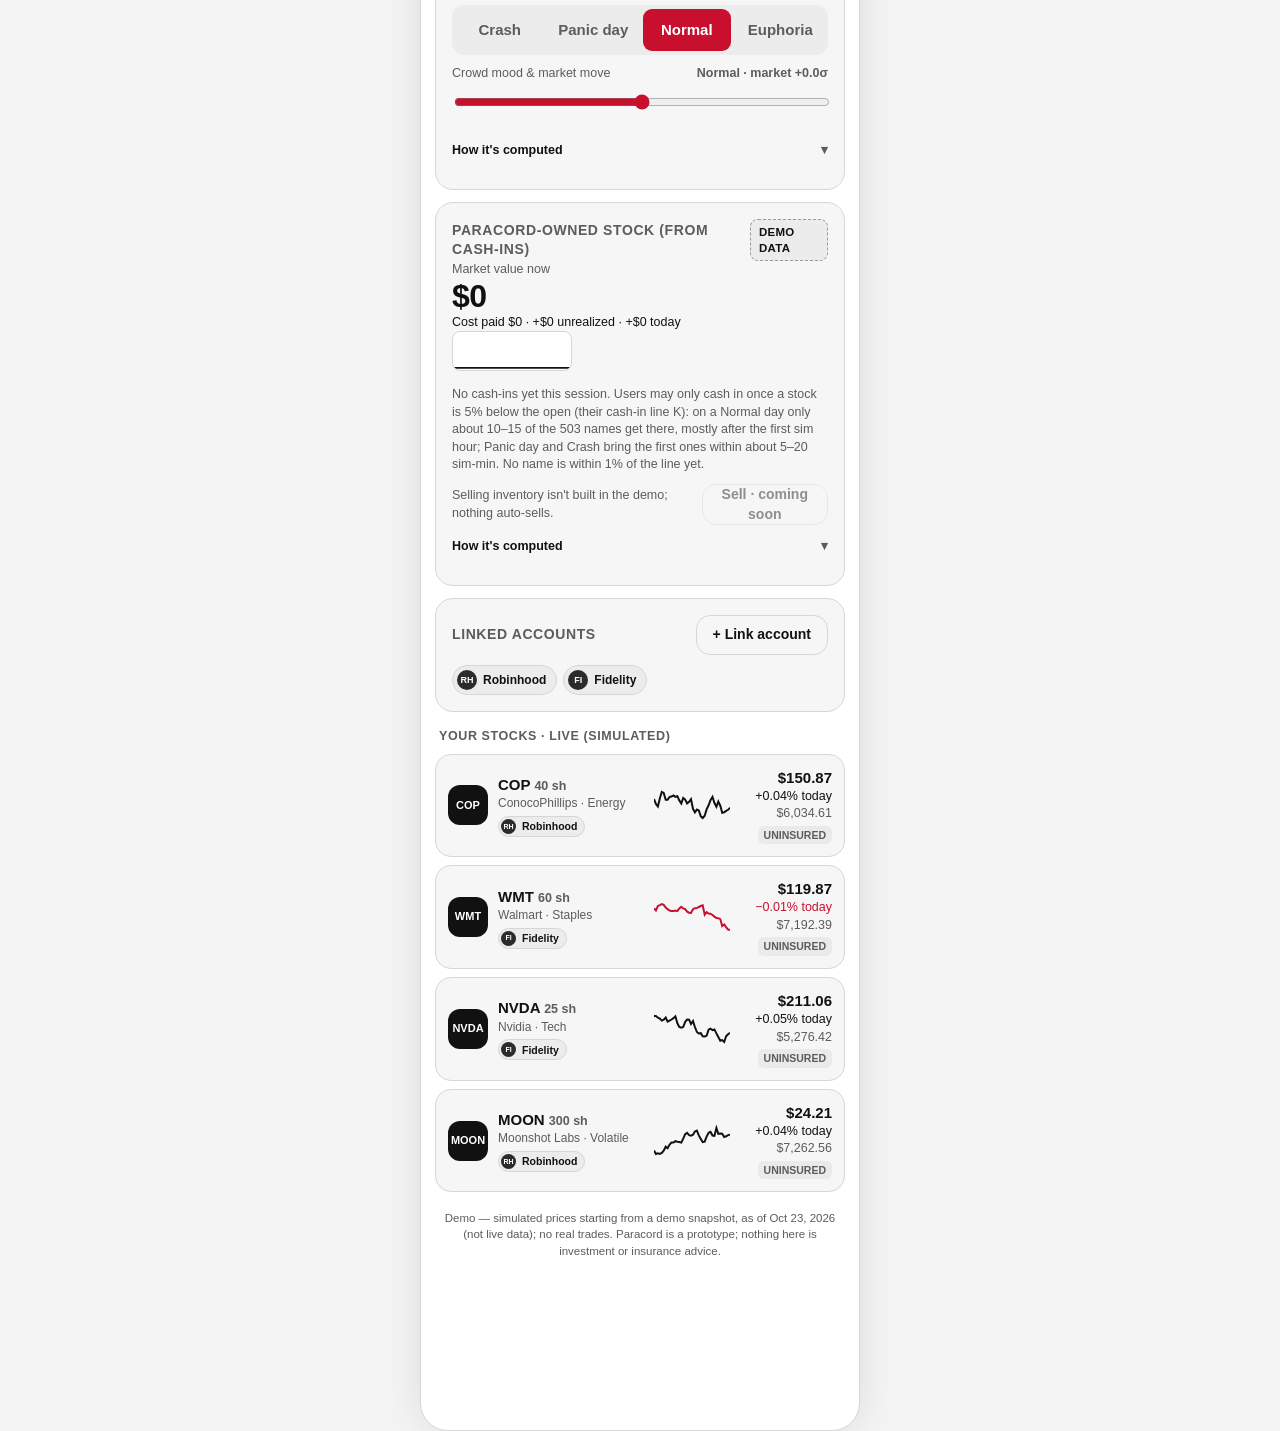
==== commit 5fc09ea3: "p11 (local preview): cash-ins visible again - sim mean reversion 0.003 -> 0.0005/tick (p9/p10 squeez" ====
--- a/index.html
+++ b/index.html
@@ -5,18 +5,18 @@
 <meta name="viewport" content="width=device-width, initial-scale=1, viewport-fit=cover">
 <meta name="theme-color" content="#ffffff">
 <title>Paracord — Demo stock insurance</title>
-<link rel="icon" type="image/svg+xml" href="logo-badge.svg?v=p10">
-<link rel="icon" type="image/png" sizes="32x32" href="favicon-32-badge.png?v=p10">
-<link rel="apple-touch-icon" sizes="180x180" href="apple-touch-icon-badge.png?v=p10">
-<link rel="stylesheet" href="styles.css?v=p10">
-<link rel="stylesheet" href="projections.css?v=p10">
+<link rel="icon" type="image/svg+xml" href="logo-badge.svg?v=p11">
+<link rel="icon" type="image/png" sizes="32x32" href="favicon-32-badge.png?v=p11">
+<link rel="apple-touch-icon" sizes="180x180" href="apple-touch-icon-badge.png?v=p11">
+<link rel="stylesheet" href="styles.css?v=p11">
+<link rel="stylesheet" href="projections.css?v=p11">
 </head>
 <body>
 <div id="app" class="phone">
   <div class="demo-banner" role="note">DEMO — simulated prices from a demo snapshot, as of Oct 23, 2026 · no real trades</div>
   <header class="topbar">
     <button id="backBtn" class="icon-btn" aria-label="Back" hidden>&#8592;</button>
-    <div class="brand" id="brand"><img class="logo" src="logo-badge.svg?v=p10" alt="" width="32" height="32"><span>Paracord</span></div>
+    <div class="brand" id="brand"><img class="logo" src="logo-badge.svg?v=p11" alt="" width="32" height="32"><span>Paracord</span></div>
     <div class="title" id="title"></div>
     <button id="demoChip" class="demo-chip" aria-label="Open demo menu">DEMO ⚙</button>
   </header>
@@ -31,12 +31,12 @@
   <div id="sheetRoot"></div>
   <div id="toast" role="status" aria-live="polite"></div>
 </div>
-<script src="rate.js?v=p10"></script>
-<script src="data/universe.js?v=p10"></script>
-<script src="data.js?v=p10"></script>
-<script src="sim.js?v=p10"></script>
-<script src="projections.js?v=p10"></script>
-<script src="confidence.js?v=p10"></script>
-<script src="app.js?v=p10"></script>
+<script src="rate.js?v=p11"></script>
+<script src="data/universe.js?v=p11"></script>
+<script src="data.js?v=p11"></script>
+<script src="sim.js?v=p11"></script>
+<script src="projections.js?v=p11"></script>
+<script src="confidence.js?v=p11"></script>
+<script src="app.js?v=p11"></script>
 </body>
 </html>
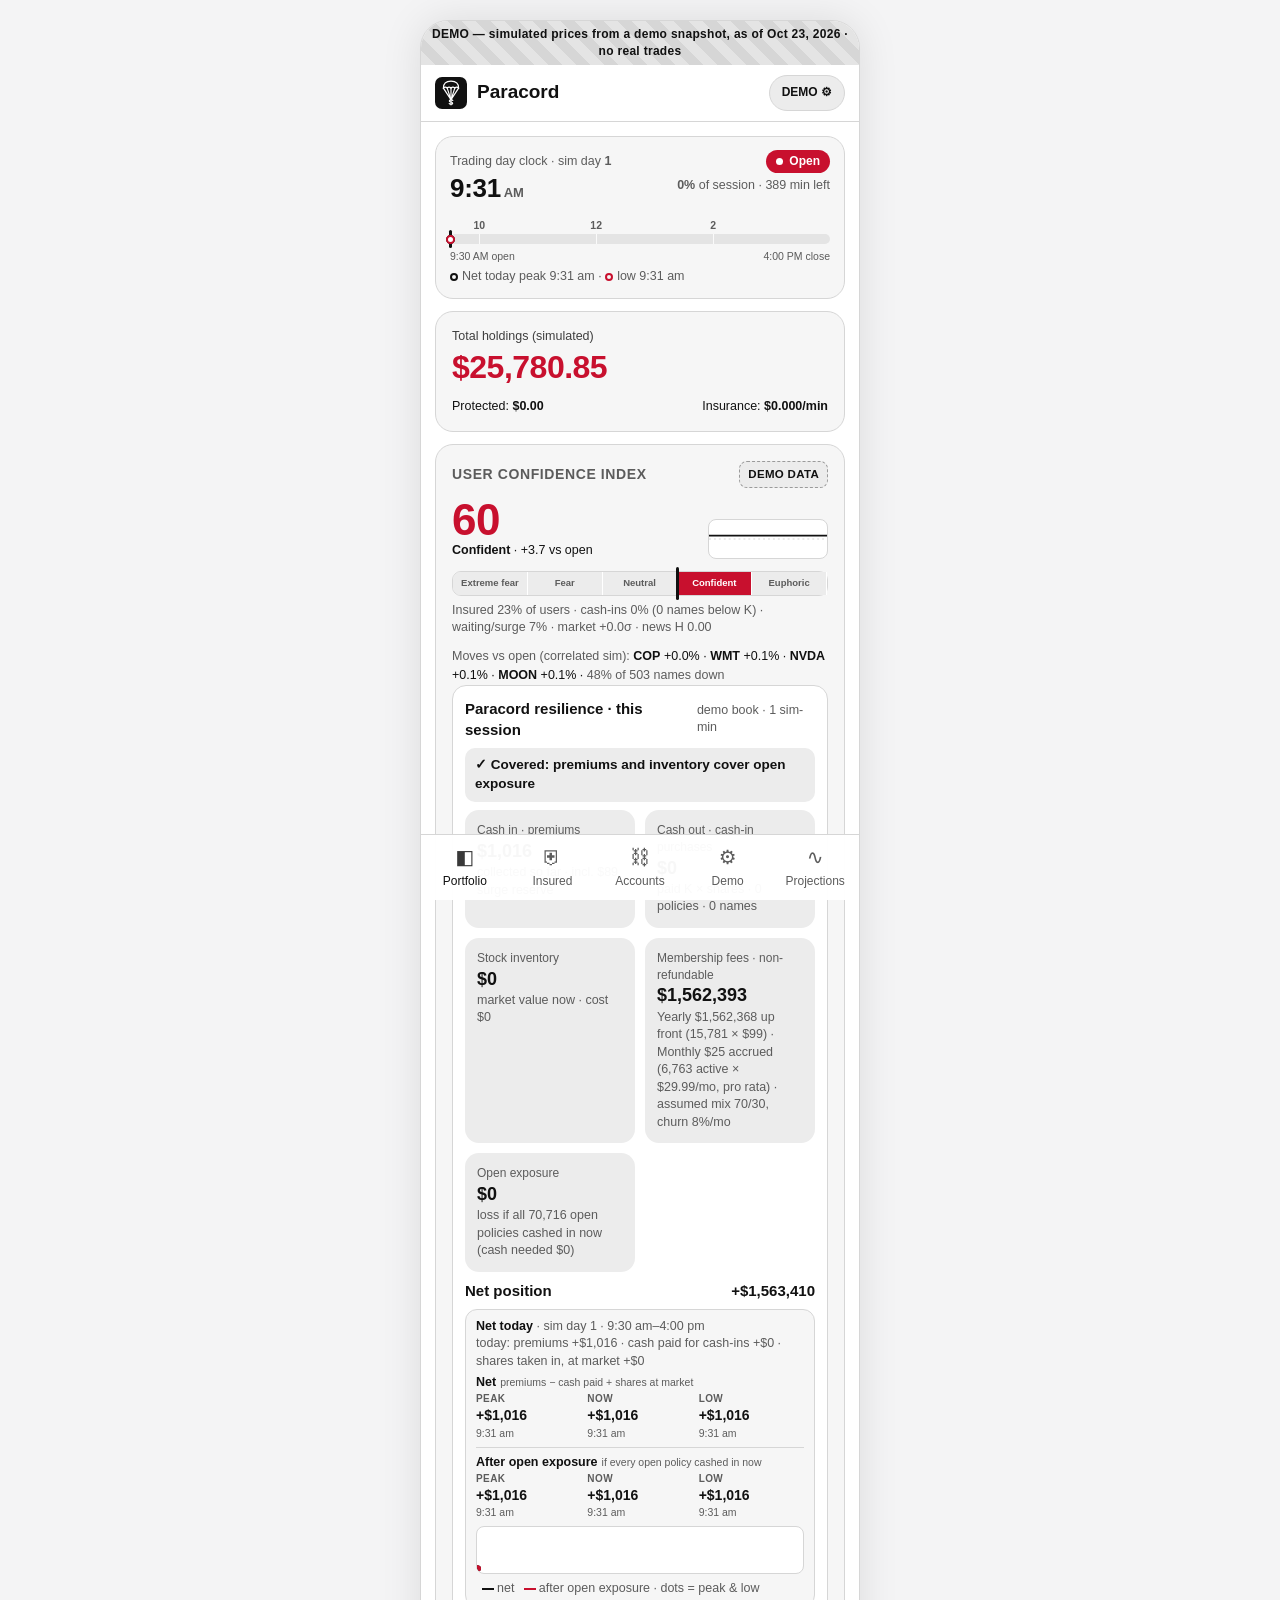
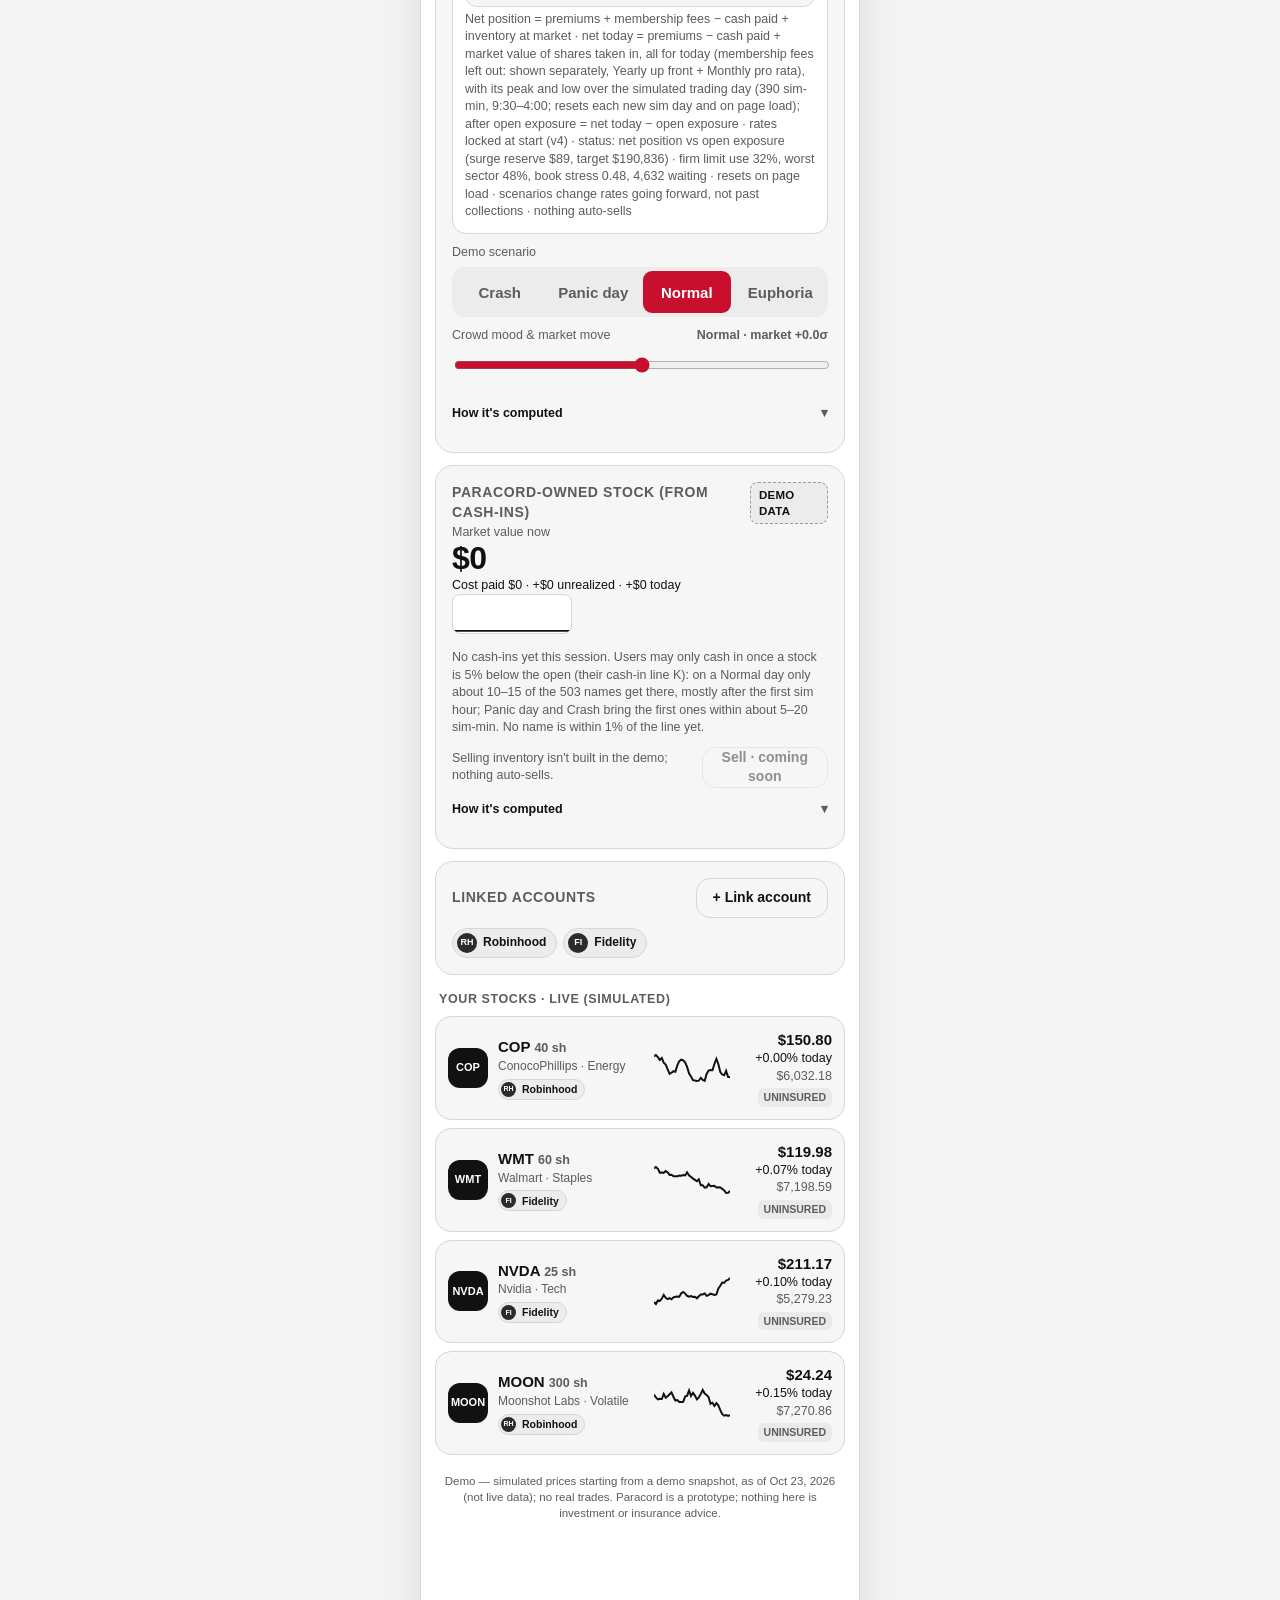
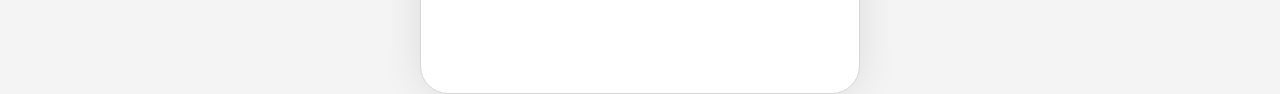
==== commit d3d69f3e: "p12 (local preview): membership Monthly $29.99/mo or Yearly $99/yr - plan picker (default Yearly, ye" ====
--- a/index.html
+++ b/index.html
@@ -5,18 +5,18 @@
 <meta name="viewport" content="width=device-width, initial-scale=1, viewport-fit=cover">
 <meta name="theme-color" content="#ffffff">
 <title>Paracord — Demo stock insurance</title>
-<link rel="icon" type="image/svg+xml" href="logo-badge.svg?v=p11">
-<link rel="icon" type="image/png" sizes="32x32" href="favicon-32-badge.png?v=p11">
-<link rel="apple-touch-icon" sizes="180x180" href="apple-touch-icon-badge.png?v=p11">
-<link rel="stylesheet" href="styles.css?v=p11">
-<link rel="stylesheet" href="projections.css?v=p11">
+<link rel="icon" type="image/svg+xml" href="logo-badge.svg?v=p12">
+<link rel="icon" type="image/png" sizes="32x32" href="favicon-32-badge.png?v=p12">
+<link rel="apple-touch-icon" sizes="180x180" href="apple-touch-icon-badge.png?v=p12">
+<link rel="stylesheet" href="styles.css?v=p12">
+<link rel="stylesheet" href="projections.css?v=p12">
 </head>
 <body>
 <div id="app" class="phone">
   <div class="demo-banner" role="note">DEMO — simulated prices from a demo snapshot, as of Oct 23, 2026 · no real trades</div>
   <header class="topbar">
     <button id="backBtn" class="icon-btn" aria-label="Back" hidden>&#8592;</button>
-    <div class="brand" id="brand"><img class="logo" src="logo-badge.svg?v=p11" alt="" width="32" height="32"><span>Paracord</span></div>
+    <div class="brand" id="brand"><img class="logo" src="logo-badge.svg?v=p12" alt="" width="32" height="32"><span>Paracord</span></div>
     <div class="title" id="title"></div>
     <button id="demoChip" class="demo-chip" aria-label="Open demo menu">DEMO ⚙</button>
   </header>
@@ -31,12 +31,12 @@
   <div id="sheetRoot"></div>
   <div id="toast" role="status" aria-live="polite"></div>
 </div>
-<script src="rate.js?v=p11"></script>
-<script src="data/universe.js?v=p11"></script>
-<script src="data.js?v=p11"></script>
-<script src="sim.js?v=p11"></script>
-<script src="projections.js?v=p11"></script>
-<script src="confidence.js?v=p11"></script>
-<script src="app.js?v=p11"></script>
+<script src="rate.js?v=p12"></script>
+<script src="data/universe.js?v=p12"></script>
+<script src="data.js?v=p12"></script>
+<script src="sim.js?v=p12"></script>
+<script src="projections.js?v=p12"></script>
+<script src="confidence.js?v=p12"></script>
+<script src="app.js?v=p12"></script>
 </body>
 </html>
--- a/styles.css
+++ b/styles.css
@@ -160,3 +160,34 @@
 .net-spark{display:block;width:100%;height:48px;background:#fff;border:1px solid var(--line);border-radius:8px}
 .net-key{white-space:nowrap}.net-key i{display:inline-block;width:12px;height:0;border-top:2px solid #111;vertical-align:middle;margin:0 3px 0 6px}
 .net-key i.k2{border-top:2px dashed var(--accent)}
+/* p12: membership plans (Monthly $29.99 / Yearly $99) */
+.plan-pick{display:grid;grid-template-columns:1fr 1fr;gap:10px;margin:10px 0 12px}
+.plan-opt{display:flex;gap:10px;align-items:flex-start;text-align:left;background:#fff;border:1.5px solid var(--line);border-radius:14px;padding:12px;min-height:44px}
+.plan-opt.on{border-color:var(--accent);box-shadow:0 0 0 3px var(--accent-tint)}
+.plan-radio{flex:none;width:18px;height:18px;margin-top:2px;border-radius:50%;border:2px solid #8a8a8a;position:relative}
+.plan-opt.on .plan-radio{border-color:var(--accent)}
+.plan-opt.on .plan-radio::after{content:"";position:absolute;inset:3px;border-radius:50%;background:var(--accent)}
+.plan-main{display:flex;flex-direction:column;gap:2px;min-width:0}
+.plan-price{font-size:22px;font-weight:800;font-variant-numeric:tabular-nums}
+.plan-save{color:var(--accent);font-weight:700}
+@media (max-width:360px){.plan-pick{grid-template-columns:1fr}}
+/* p12: trading-day clock (book clock, 9:30–4:00 sim session) */
+.tclock{padding:12px 14px}
+.tclock .tc-top{display:flex;align-items:baseline;justify-content:space-between;gap:8px;flex-wrap:wrap}
+.tclock .tc-time{font-size:26px;font-weight:800;font-variant-numeric:tabular-nums;letter-spacing:-.3px}
+.tclock .tc-time small{font-size:13px;font-weight:700;color:var(--muted);margin-left:3px}
+.tc-status{display:inline-flex;align-items:center;gap:6px;border-radius:999px;padding:3px 10px;font-size:12px;font-weight:800;background:var(--panel2);color:var(--text)}
+.tc-status.open{background:var(--accent);color:#fff}
+.tc-status.open::before{content:"";width:7px;height:7px;border-radius:50%;background:#fff}
+.tc-bar{position:relative;height:10px;margin:22px 0 4px;border-radius:6px;background:#e4e4e4;overflow:visible}
+.tc-fill{position:absolute;left:0;top:0;bottom:0;border-radius:6px;background:var(--accent)}
+.tc-now{position:absolute;top:-4px;bottom:-4px;width:3px;margin-left:-1.5px;border-radius:2px;background:#111}
+.tc-tick{position:absolute;top:0;bottom:0;width:1px;background:#ffffffcc}
+.tc-mk{position:absolute;top:50%;width:9px;height:9px;margin:-4.5px 0 0 -4.5px;border-radius:50%;background:#fff;border:2px solid #111;z-index:1}
+.tc-mk.lo{border-color:var(--accent)}
+.tc-hours{position:relative;height:13px;margin-top:12px;font-size:10.5px;font-weight:700;color:var(--muted)}
+.tc-hours span{position:absolute;transform:translateX(-50%)}
+.tc-bar{margin-top:3px!important}
+.tc-axis{display:flex;justify-content:space-between;margin-top:5px;font-size:10.5px;color:var(--muted);font-variant-numeric:tabular-nums}
+.tc-leg{margin-top:4px}
+.tc-k{display:inline-block;width:8px;height:8px;border-radius:50%;border:2px solid #111;margin:0 4px -1px 0}.tc-k.lo{border-color:var(--accent)}
--- a/projections.css
+++ b/projections.css
@@ -64,3 +64,8 @@
 /* p8: long v4 breakdown values wrap instead of squeezing the label */
 .pj-line span{flex:1 1 45%;min-width:0}
 .pj-line b{flex:0 1 auto;max-width:58%;white-space:normal;overflow-wrap:anywhere}
+/* p12 membership plans */
+.pj-plans{grid-template-columns:1fr 1fr}
+.pj-plan{display:flex;align-items:center;justify-content:center;gap:6px;min-height:46px;border-radius:9px;background:#fff;color:var(--text);font-size:13.5px;font-weight:700}
+.pj-plan b{color:var(--accent)}
+#pj-member .pj-tr{grid-template-columns:1fr 1.2fr 1.3fr 1.3fr}
